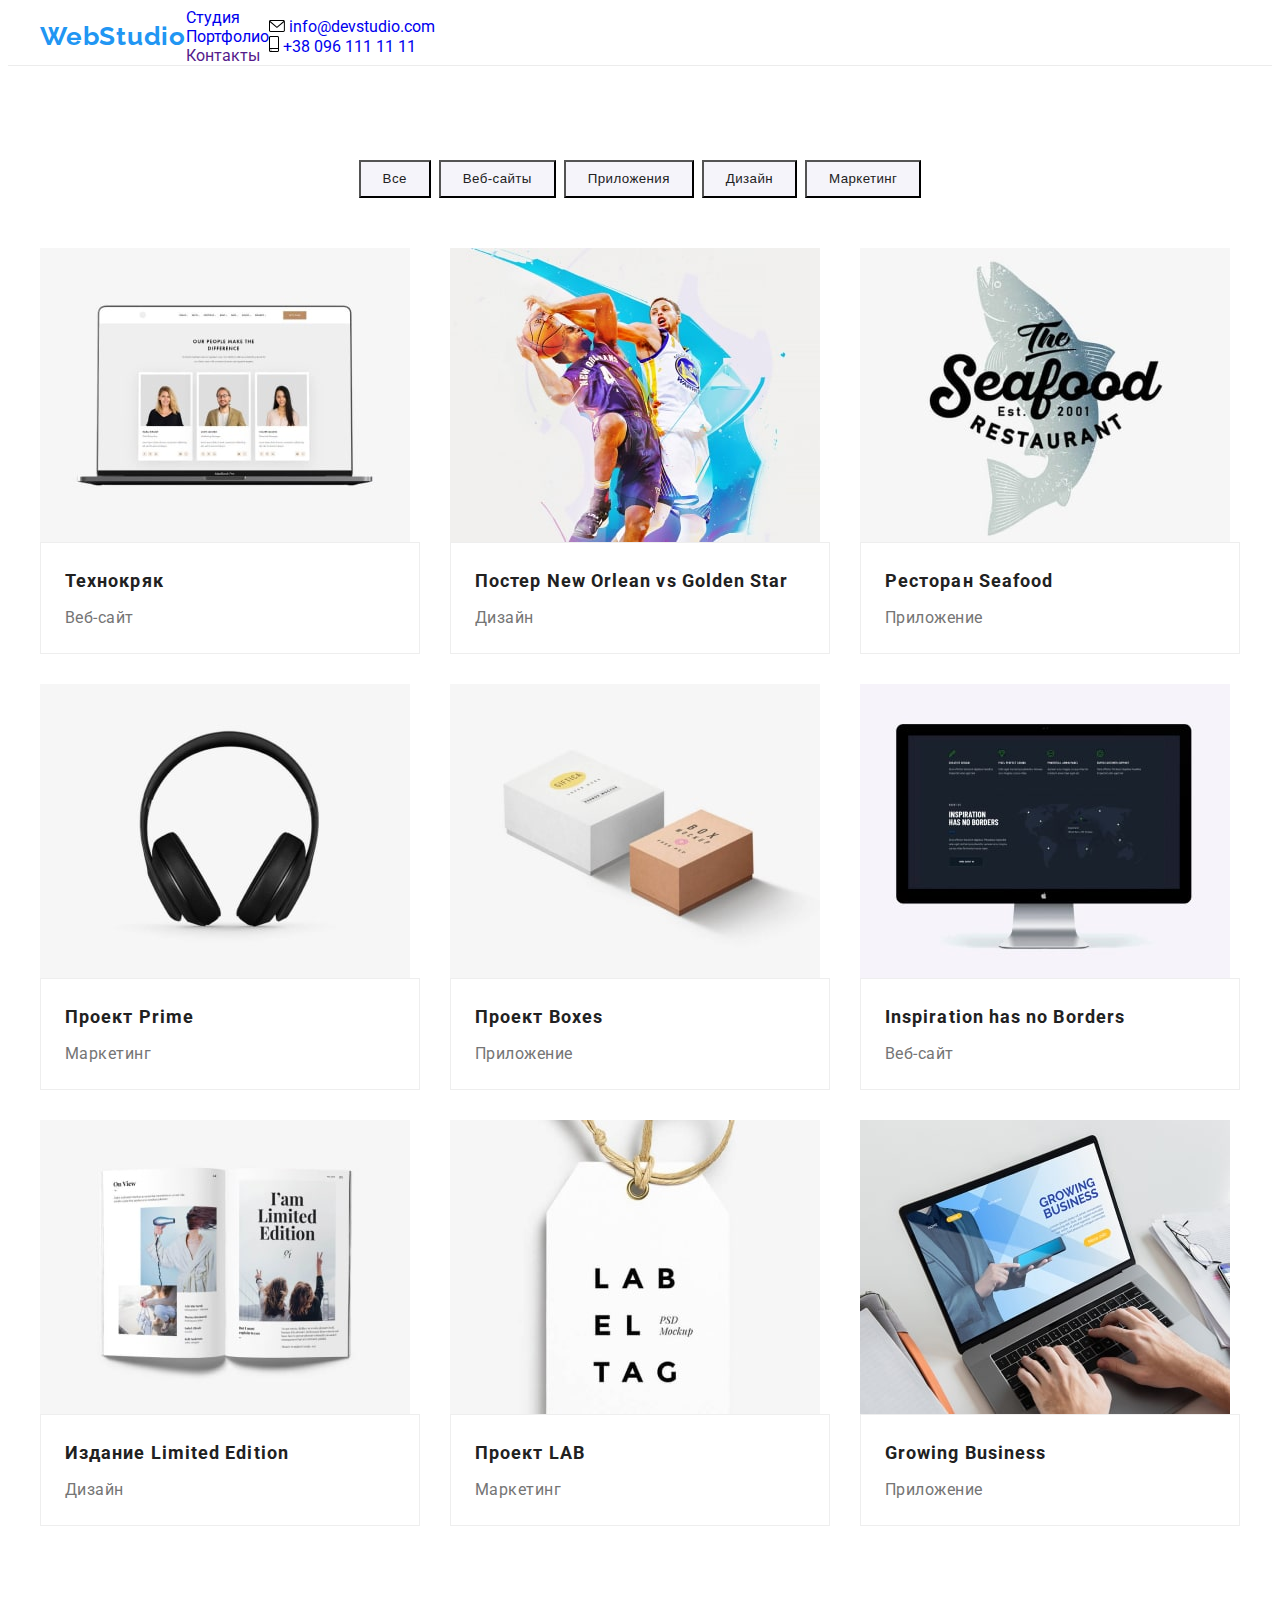
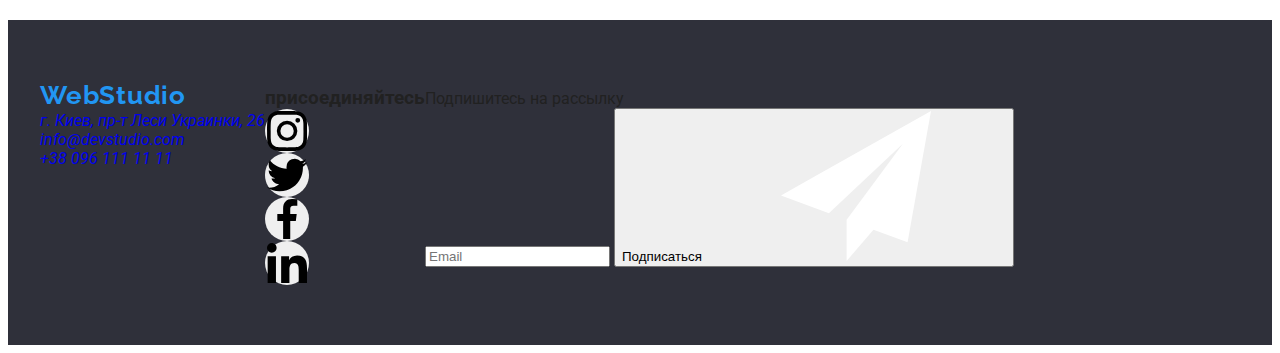
==== portfolio.html @ d38ea4a0 "sass + index bem" ====
<!DOCTYPE html>
<html lang="ru">
  <head>
    <meta charset="UTF-8" />
    <meta http-equiv="X-UA-Compatible" content="IE=edge" />
    <meta name="viewport" content="width=, initial-scale=1.0" />
    <title>Портфолио</title>
    <link rel="preconnect" href="https://fonts.googleapis.com" />
    <link rel="preconnect" href="https://fonts.gstatic.com" crossorigin />
    <link
      href="https://fonts.googleapis.com/css2?family=Raleway:wght@700&family=Roboto:wght@400;500;700;900&display=swap"
      rel="stylesheet"
    />
    <link
      rel="stylesheet"
      href="https://cdnjs.cloudflare.com/ajax/libs/modern-normalize/1.1.0/modern-normalize.min.css"
      integrity="sha512-wpPYUAdjBVSE4KJnH1VR1HeZfpl1ub8YT/NKx4PuQ5NmX2tKuGu6U/JRp5y+Y8XG2tV+wKQpNHVUX03MfMFn9Q=="
      crossorigin="anonymous"
      referrerpolicy="no-referrer"
    />
    <link rel="stylesheet" href="./css/main.min.css" />
  </head>
  <body>
    <header class="header">
      <div class="container">
        <a class="header-logo logo" href="./index.html"
          >Web<span class="dark-logo">Studio</span>
        </a>
        <nav class="header-navigation">
          <ul class="header-list list">
            <li class="header-item">
              <a href="./index.html" class="header-link link">Студия</a>
            </li>
            <li class="header-item">
              <a href="./portfolio.html" class="header-link current link">Портфолио</a>
            </li>
            <li class="header-item">
              <a href="" class="header-link link">Контакты</a>
            </li>
          </ul>
        </nav>
        <ul class="header-contact list">
          <li class="header-contact-item">
            <a href="mailto:info@devstudio.com" class="header-contact-link link">
              <svg class="icon-nav" width="16px" height="12px">
                <use href="./images/sprite.svg#icon-envelope"></use>
              </svg>
              info@devstudio.com
            </a>
          </li>
          <li class="header-contact-item">
            <a href="tel:+380961111111" class="header-contact-link link"
              ><svg class="icon-nav" width="10px" height="16px">
                <use href="./images/sprite.svg#icon-smartphone"></use>
              </svg>
              +38 096 111 11 11</a
            >
          </li>
        </ul>
      </div>
    </header>
    <main>
      <section class="portfolio section">
        <div class="container">
          <h2 class="visually-hidden">Портфолио</h2>
          <ul class="portfolio-btn-list list">
            <li class="portfolio-btn-item">
              <button type="button" class="portfolio-btn btn">Все</button>
            </li>
            <li class="portfolio-btn-item">
              <button type="button" class="portfolio-btn btn">Веб-сайты</button>
            </li>
            <li class="portfolio-btn-item">
              <button type="button" class="portfolio-btn btn">Приложения</button>
            </li>
            <li class="portfolio-btn-item">
              <button type="button" class="portfolio-btn btn">Дизайн</button>
            </li>
            <li class="portfolio-btn-item">
              <button type="button" class="portfolio-btn btn">Маркетинг</button>
            </li>
          </ul>
          <ul class="portfolio-list list">
            <li class="portfolio-item">
              <a href="" class="portfolio-link link">
                <div class="portfolio-wrap">
                  <img src="./images/portfolio-1.jpg" alt="Веб-сайт" width="370" height="294" />
                  <div class="portfolio-description">
                    Ресурс предлагает комплексные предложения с разным уровнем функционала и
                    сервисов. Все это позволит посетителю получить исчерпывающие сведения <br />
                    о компании или частном лице.
                  </div>
                </div>
                <div class="container-portfolio-text">
                  <h3 class="portfolio-top-text">Технокряк</h3>
                  <p class="portfolio-text">Веб-сайт</p>
                </div>
              </a>
            </li>
            <li class="portfolio-item">
              <a href="" class="portfolio-link link">
                <div class="portfolio-wrap">
                  <img src="./images/portfolio-2.jpg" alt="Дизайн" width="370" height="294" />
                  <div class="portfolio-description">
                    Ресурс предлагает комплексные предложения с разным уровнем функционала и
                    сервисов. Все это позволит посетителю получить исчерпывающие сведения <br />
                    о компании или частном лице.
                  </div>
                </div>
                <div class="container-portfolio-text">
                  <h3 class="portfolio-top-text">Постер New Orlean vs Golden Star</h3>
                  <p class="portfolio-text">Дизайн</p>
                </div>
              </a>
            </li>
            <li class="portfolio-item">
              <a href="" class="portfolio-link link">
                <div class="portfolio-wrap">
                  <img src="./images/portfolio-3.jpg" alt="Приложение" width="370" height="294" />
                  <div class="portfolio-description">
                    Ресурс предлагает комплексные предложения с разным уровнем функционала и
                    сервисов. Все это позволит посетителю получить исчерпывающие сведения <br />
                    о компании или частном лице.
                  </div>
                </div>
                <div class="container-portfolio-text">
                  <h3 class="portfolio-top-text">Ресторан Seafood</h3>
                  <p class="portfolio-text">Приложение</p>
                </div>
              </a>
            </li>
            <li class="portfolio-item">
              <a href="" class="portfolio-link link">
                <div class="portfolio-wrap">
                  <img src="./images/portfolio-4.jpg" alt="Маркетинг" width="370" height="294" />
                  <div class="portfolio-description">
                    Ресурс предлагает комплексные предложения с разным уровнем функционала и
                    сервисов. Все это позволит посетителю получить исчерпывающие сведения <br />
                    о компании или частном лице.
                  </div>
                </div>
                <div class="container-portfolio-text">
                  <h3 class="portfolio-top-text">Проект Prime</h3>
                  <p class="portfolio-text">Маркетинг</p>
                </div>
              </a>
            </li>
            <li class="portfolio-item">
              <a href="" class="portfolio-link link">
                <div class="portfolio-wrap">
                  <img src="./images/portfolio-5.jpg" alt="Приложение" width="370" height="294" />
                  <div class="portfolio-description">
                    Ресурс предлагает комплексные предложения с разным уровнем функционала и
                    сервисов. Все это позволит посетителю получить исчерпывающие сведения <br />
                    о компании или частном лице.
                  </div>
                </div>
                <div class="container-portfolio-text">
                  <h3 class="portfolio-top-text">Проект Boxes</h3>
                  <p class="portfolio-text">Приложение</p>
                </div>
              </a>
            </li>
            <li class="portfolio-item">
              <a href="" class="portfolio-link link">
                <div class="portfolio-wrap">
                  <img src="./images/portfolio-6.jpg" alt="Веб-сайт" width="370" height="294" />
                  <div class="portfolio-description">
                    Ресурс предлагает комплексные предложения с разным уровнем функционала и
                    сервисов. Все это позволит посетителю получить исчерпывающие сведения <br />
                    о компании или частном лице.
                  </div>
                </div>
                <div class="container-portfolio-text">
                  <h3 class="portfolio-top-text">Inspiration has no Borders</h3>
                  <p class="portfolio-text">Веб-сайт</p>
                </div>
              </a>
            </li>
            <li class="portfolio-item">
              <a href="" class="portfolio-link link">
                <div class="portfolio-wrap">
                  <img src="./images/portfolio-7.jpg" alt="Дизайн" width="370" height="294" />
                  <div class="portfolio-description">
                    Ресурс предлагает комплексные предложения с разным уровнем функционала и
                    сервисов. Все это позволит посетителю получить исчерпывающие сведения <br />
                    о компании или частном лице.
                  </div>
                </div>
                <div class="container-portfolio-text">
                  <h3 class="portfolio-top-text">Издание Limited Edition</h3>
                  <p class="portfolio-text">Дизайн</p>
                </div>
              </a>
            </li>
            <li class="portfolio-item">
              <a href="" class="portfolio-link link">
                <div class="portfolio-wrap">
                  <img src="./images/portfolio-8.jpg" alt="Маркетинг" width="370" height="294" />
                  <div class="portfolio-description">
                    Ресурс предлагает комплексные предложения с разным уровнем функционала и
                    сервисов. Все это позволит посетителю получить исчерпывающие сведения <br />
                    о компании или частном лице.
                  </div>
                </div>
                <div class="container-portfolio-text">
                  <h3 class="portfolio-top-text">Проект LAB</h3>
                  <p class="portfolio-text">Маркетинг</p>
                </div>
              </a>
            </li>
            <li class="portfolio-item">
              <a href="" class="portfolio-link link">
                <div class="portfolio-wrap">
                  <img src="./images/portfolio-9.jpg" alt="Приложение" width="370" height="294" />
                  <div class="portfolio-description">
                    Ресурс предлагает комплексные предложения с разным уровнем функционала и
                    сервисов. Все это позволит посетителю получить исчерпывающие сведения <br />
                    о компании или частном лице.
                  </div>
                </div>
                <div class="container-portfolio-text">
                  <h3 class="portfolio-top-text">Growing Business</h3>
                  <p class="portfolio-text">Приложение</p>
                </div>
              </a>
            </li>
          </ul>
        </div>
      </section>
    </main>
    <footer class="footer">
      <div class="container">
        <div class="footer-contact-container">
          <a href=" /" class="footer-logo logo link">Web<span class="light-logo">Studio</span></a>
          <address class="footer-address">
            <ul class="footer-list list">
              <li class="footer-adress-item">
                <a
                  href="https://goo.gl/maps/TyYvjvDMb3487e6Y6"
                  target="blank"
                  class="footer-adress-link link"
                  >г. Киев, пр-т Леси Украинки, 26</a
                >
              </li>
              <li class="footer-contact-item">
                <a href="mailto:info@devstudio.com" class="footer-link link">info@devstudio.com</a>
              </li>
              <li class="footer-contact-item">
                <a href="tel:+380961111111" class="footer-link link">+38 096 111 11 11</a>
              </li>
            </ul>
          </address>
        </div>
        <div class="join">
          <h3 class="join-title">присоединяйтесь</h3>
          <ul class="join-social-list list">
            <li class="join-social-item">
              <button type="button" class="join-social-button social">
                <svg class="icon-join-social">
                  <use href="./images/sprite.svg#icon-instagram"></use>
                </svg>
              </button>
            </li>
            <li class="join-social-item">
              <button type="button" class="join-social-button social">
                <svg class="icon-join-social">
                  <use href="./images/sprite.svg#icon-twitter"></use>
                </svg>
              </button>
            </li>
            <li class="join-social-item">
              <button type="button" class="join-social-button social">
                <svg class="icon-join-social">
                  <use href="./images/sprite.svg#icon-facebook"></use>
                </svg>
              </button>
            </li>
            <li class="join-social-item">
              <button type="button" class="join-social-button social">
                <svg class="icon-join-social">
                  <use href="./images/sprite.svg#icon-linkedin"></use>
                </svg>
              </button>
            </li>
          </ul>
        </div>
        <div class="subscribe">
          <p>Подпишитесь на рассылку</p>
          <form class="subscribe-form">
            <div class="subscribe-field">
              <input type="email" name="email" placeholder="Email" />
              <button type="submit" class="subscribe-btn btn">
                Подписаться
                <svg class="subscribe-icon">
                  <use href="./images/sprite.svg#icon-icon-send"></use>
                </svg>
              </button>
            </div>
          </form>
        </div>
      </div>
    </footer>
  </body>
</html>
---- css/main.min.css ----
.visually-hidden{position:absolute;white-space:nowrap;width:1px;height:1px;overflow:hidden;border:0;padding:0;clip:rect(0 0 0 0);clip-path:inset(50%);margin:-1px}body{font-family:Roboto, sans-serif;color:#212121}h1,h2,h3,h4,h5,h6,p{margin:0}ul,ol{margin:0;padding-left:0}button{cursor:pointer}img{display:block;max-width:100%}a{text-decoration:none}ul{list-style:none}.container{width:1200px;padding-left:15px;padding-right:15px;margin:0 auto}.section{padding-top:94px;padding-bottom:94px}.title{font-weight:700;font-size:36px;line-height:1.17;text-align:center;letter-spacing:0.03em;margin-bottom:50px}.social{display:flex;align-items:center;justify-content:center;width:44px;height:44px;border-radius:50%;border-color:transparent;padding:0}.button{font-family:inherit;font-weight:700;font-size:16px;border-radius:4px;border-color:transparent;line-height:1.88;letter-spacing:0.06em}.logo{font-family:Raleway, sans-serif;font-weight:700;font-size:26px;line-height:1.19;letter-spacing:0.03em;color:#2196f3}.logo__light{color:#fff}.logo__dark{color:#000}.header{border-bottom:1px solid #ececec}.header__logo{margin-right:92px;padding-top:25px;padding-bottom:25px}.header .container{display:flex;align-items:center}.navigation{display:flex}.navigation__item:not(:last-child){margin-right:50px}.navigation__link{font-weight:500;font-size:14px;line-height:1.14;letter-spacing:0.02em;color:#212121;padding-top:32px;padding-bottom:32px;display:block;transition:color 250ms cubic-bezier(0.4, 0, 0.2, 1)}.navigation__link:hover,.navigation__link:focus{color:#2196f3;fill:currentColor}.navigation__link.navigation__link--active{color:#2196f3;position:relative}.navigation__link.navigation__link--active::after{content:'';position:absolute;width:100%;height:4px;background:#2196f3;bottom:-1px;left:0;border-radius:2px}.contacts__link{display:flex;align-items:center;font-weight:500;font-size:14px;line-height:1.14;letter-spacing:0.02em;color:#757575;transition:color 250ms cubic-bezier(0.4, 0, 0.2, 1)}.contacts__link:hover,.contacts__link:focus{color:#2196f3;fill:currentColor}.contacts{display:flex;margin-left:auto;padding-top:32px;padding-bottom:32px}.contacts__item:not(:last-child){margin-right:50px}.contacts__icon{margin-right:10px;fill:currentColor}.hero{text-align:center;padding-top:200px;padding-bottom:200px;background-color:#2f303a;max-width:1600px;background-image:linear-gradient(rgba(47,48,58,0.4), rgba(47,48,58,0.4)),url(../images/hero-bg.jpg);background-repeat:no-repeat;background-position:center;margin-left:auto;margin-right:auto;background-size:cover}.hero__title{font-weight:900;font-size:44px;line-height:1.36;text-align:center;letter-spacing:0.06em;text-transform:uppercase;color:#fff;margin-bottom:30px}.hero__btn{align-items:center;text-align:center;color:#fff;background-color:#2196f3;padding:10px 32px;transition:background-color 250ms cubic-bezier(0.4, 0, 0.2, 1)}.hero__btn:hover,.hero__btn:focus{background-color:#188ce8}.features{display:flex}.features__item{width:270px}.features__item:not(:last-child){margin-right:30px}.features__title{font-weight:700;font-size:14px;line-height:1.14;letter-spacing:0.03em;text-transform:uppercase;color:#212121;margin-bottom:10px}.features__text{font-size:14px;line-height:1.71;letter-spacing:0.03em;color:#757575}.features__icons-wrap{background-color:#f5f4fa;border-radius:4px;margin-bottom:30px;display:flex;width:270px;height:120px;align-items:center;justify-content:center}.features__icon{width:70px;height:70px}.about{padding-top:0}.about-list{display:flex}.about-list__item{width:370px;position:relative}.about-list__item:not(:last-child){margin-right:30px}.about-list__text{position:absolute;bottom:0;display:flex;justify-content:center;align-items:center;width:370px;height:70px;background:rgba(47,48,58,0.8);font-weight:700;font-size:14px;line-height:1.14;text-align:center;letter-spacing:0.03em;text-transform:uppercase;color:#ffffff}.team{background-color:#f5f4fa}.team-list{display:flex}.team-list__item{width:270px}.team-list__item:not(:last-child){margin-right:30px}.team-description{padding-top:30px;padding-bottom:30px;background-color:#fff;box-shadow:0px 1px 3px rgba(0,0,0,0.12),0px 1px 1px rgba(0,0,0,0.14),0px 2px 1px rgba(0,0,0,0.2);border-radius:0px 0px 4px 4px}.team-description__top-text{font-weight:500;font-size:16px;line-height:1.19;text-align:center;letter-spacing:0.03em;color:#212121;margin-bottom:10px}.team-description__text{font-size:16px;line-height:1.19;text-align:center;letter-spacing:0.03em;color:#757575;margin-bottom:16px}.team-social__list{display:flex;justify-content:center}.team-social__item:not(:last-child){margin-right:10px}.team-social__button{background-color:#fff;fill:#afb1b8;transition:background-color 250ms cubic-bezier(0.4, 0, 0.2, 1),fill 250ms cubic-bezier(0.4, 0, 0.2, 1)}.team-social__button:hover,.team-social__button:focus{background-color:#2196f3;fill:#fff}.team-social__icon{width:20px;height:20px}.clients-list{display:flex;justify-content:center}.clients-list__item{width:170px;height:92px}.clients-list__item:not(:last-child){margin-right:30px}.clients-list__link{width:100%;height:100%;border:1px solid #afb1b8;border-radius:4px;display:flex;justify-content:center;align-items:center;fill:#afb1b8;transition:border-color 250ms cubic-bezier(0.4, 0, 0.2, 1),fill 250ms cubic-bezier(0.4, 0, 0.2, 1)}.clients-list__link:hover,.clients-list__link:focus{border-color:#2196f3;fill:#2196f3}.clients-list__icon{width:106px;height:60px}.footer{background-color:#2f303a;padding-top:60px;padding-bottom:60px}.footer .container{display:flex;align-items:baseline}.footer__contacts{margin-right:70px;flex-grow:1}.footer__logo{display:flex;margin-bottom:20px;padding:0;margin-right:0}.footer-address__item{margin-bottom:6px}.footer-address__link{font-style:normal;font-size:14px;line-height:1.71;letter-spacing:0.03em;color:#fff;transition:color 250ms cubic-bezier(0.4, 0, 0.2, 1)}.footer-address__link:hover,.footer-address__link:focus{color:#2196f3}.footer-address__contact-item:not(:last-child){margin-bottom:9px}.footer-address__contact-link{font-style:normal;font-size:14px;line-height:1.71;letter-spacing:0.03em;color:#fff;opacity:60%;transition:color 250ms cubic-bezier(0.4, 0, 0.2, 1)}.footer-address__contact-link:hover,.footer-address__contact-link:focus{color:#2196f3}.footer__join{display:block;margin-right:93px}.join__title{font-weight:700;font-size:14px;line-height:1, 14;letter-spacing:0.03em;text-transform:uppercase;color:#fff;margin-bottom:20px}.join__list{display:flex}.join__item:not(:last-child){margin-right:10px}.join__button{background-color:rgba(255,255,255,0.1);fill:#fff;transition:background-color 250ms cubic-bezier(0.4, 0, 0.2, 1)}.join__button:hover,.join__button:focus{background-color:#2196f3}.join__icon{width:20px;height:20px}.subscribe__text{font-weight:700;font-size:14px;line-height:1.14;letter-spacing:0.03em;text-transform:uppercase;color:#fff;margin-bottom:20px}.subscribe-form__field{display:flex}.subscribe-form__input{width:358px;height:50px;background-color:#2f303a;border:1px solid rgba(255,255,255,0.3);border-radius:4px;filter:drop-shadow(0px 4px 4px rgba(0,0,0,0.15));padding-left:16px;color:#fff;margin-right:12px;transition:border-color 250ms cubic-bezier(0.4, 0, 0.2, 1)}.subscribe-form__input:focus{border-color:#2196f3;outline:none}.subscribe-form__btn{width:200px;height:50px;color:#fff;background-color:#2196f3;box-shadow:0px 4px 4px rgba(0,0,0,0.15);transition:background-color 250ms cubic-bezier(0.4, 0, 0.2, 1);display:flex;align-items:center;justify-content:center}.subscribe-form__btn:hover,.subscribe-form__btn:focus{background-color:#188ce8}.subscribe-form__icon{height:24px;width:24px;margin-left:10px}.backdrop{position:fixed;top:0;left:0;width:100%;height:100%;background-color:rgba(0,0,0,0.2);opacity:1;transition:opacity 300ms cubic-bezier(0.4, 0, 0.2, 1)}.is-hidden{opacity:0;pointer-events:none}.modal{position:absolute;top:50%;left:50%;transform:translate(-50%, -50%) scale(1);transition:transform 300ms cubic-bezier(0.4, 0, 0.2, 1);min-width:528px;min-height:581px;background:#fff;box-shadow:0px 1px 3px rgba(0,0,0,0.12),0px 1px 1px rgba(0,0,0,0.14),0px 2px 1px rgba(0,0,0,0.2);border-radius:4px;padding:40px}.backdrop.is-hidden .modal{transform:translate(-50%, -50%) scale(1.3)}.modal-close-btn{position:absolute;top:8px;right:10px;width:30px;height:30px;border-radius:50%;border:1px solid rgba(0,0,0,0.1);background-color:transparent;display:flex;justify-content:center;align-items:center;transition:fill 250ms cubic-bezier(0.4, 0, 0.2, 1)}.modal-close-btn:hover,.modal-close-btn:focus{fill:#2196f3}.icon-modal-close{width:18px;height:18px}.modal-title{font-weight:700;font-size:20px;line-height:1.15;text-align:center;letter-spacing:0.03em;color:#212121;margin-bottom:12px}.modal-field{margin-bottom:10px}.modal-input-wrap{position:relative}.modal-input{width:100%;height:40px;border:1px solid rgba(33,33,33,0.2);border-radius:4px;padding-left:42px;outline:none;transition:border-color 250ms cubic-bezier(0.4, 0, 0.2, 1)}.modal-input:focus{border-color:#2196f3}.modal-label{font-size:12px;line-height:1.16;letter-spacing:0.01em;color:#757575;display:block;margin-bottom:4px}.modal-icon{position:absolute;top:50%;transform:translateY(-50%);left:12px;transition:fill 250ms cubic-bezier(0.4, 0, 0.2, 1)}.modal-input:focus+.modal-icon{fill:#2196f3}.modal-textarea{margin-bottom:20px;display:block}.modal-comments{height:120px;width:100%;border:1px solid rgba(33,33,33,0.2);border-radius:4px;resize:none;padding:12px 16px;outline:none;transition:border-color 250ms cubic-bezier(0.4, 0, 0.2, 1)}.modal-comments::placeholder{font-size:12px;line-height:1.16;letter-spacing:0.01em;color:rgba(117,117,117,0.5)}.modal-comments::placeholder:focus{border-color:#2196f3}.modal-checkbox-wrap{margin-bottom:30px}.check-label{font-size:14px;line-height:1.71;letter-spacing:0.03em;color:#757575;display:flex;align-items:center;justify-content:center}.check-label span{width:16px;height:15px;border:2px solid #212121;border-radius:2px;margin-right:8px;display:flex;align-items:center;justify-content:center;transition:background-color 250ms cubic-bezier(0.4, 0, 0.2, 1)}.check-icon{fill:transparent}.input-check:checked+.check-label span{background-color:#2196f3;border:none}.input-check:checked+.check-label .check-icon{fill:#fff}.modal-send-btn{width:200px;height:50px;background:#2196f3;box-shadow:0px 4px 4px rgba(0,0,0,0.15);border-radius:4px;border-color:transparent;color:#fff;transition:background-color 250ms cubic-bezier(0.4, 0, 0.2, 1);display:block;margin-left:auto;margin-right:auto}.modal-send-btn:hover,.modal-send-btn:focus{background-color:#188ce8}.portfolio-btn{font-weight:500;line-height:1.62;text-align:center;letter-spacing:0.03em;color:#212121;background-color:#f5f4fa;padding:6px 22px;transition:background-color 250ms cubic-bezier(0.4, 0, 0.2, 1),color 250ms cubic-bezier(0.4, 0, 0.2, 1),box-shadow 250ms cubic-bezier(0.4, 0, 0.2, 1)}.portfolio-btn:hover,.portfolio-btn:focus{color:#fff;background-color:#2196f3;box-shadow:0px 3px 1px rgba(0,0,0,0.1),0px 1px 2px rgba(0,0,0,0.08),0px 2px 2px rgba(0,0,0,0.12)}.portfolio-btn-list{display:flex;justify-content:center;margin-bottom:50px}.portfolio-btn-item:not(:last-child){margin-right:8px}.container-portfolio-text{border:1px solid #eeeeee;padding:20px 24px}.portfolio-top-text{font-weight:700;font-size:18px;line-height:2;letter-spacing:0.06em;color:#212121;margin-bottom:4px}.portfolio-text{font-size:16px;line-height:1.88;letter-spacing:0.03em;color:#757575}.portfolio-list{display:flex;flex-wrap:wrap}.portfolio-item{width:calc((100% - 60px) / 3);margin-right:30px;margin-bottom:30px;cursor:pointer}.portfolio-item:nth-child(3n){margin-right:0}.portfolio-item:nth-last-child(-n+3){margin-bottom:0}.portfolio-link{display:block;transition:box-shadow 250ms cubic-bezier(0.4, 0, 0.2, 1)}.portfolio-link:hover,.portfolio-link:focus{box-shadow:0px 1px 1px rgba(0,0,0,0.12),0px 4px 4px rgba(0,0,0,0.06),1px 4px 6px rgba(0,0,0,0.16)}.portfolio-wrap{position:relative;overflow:hidden}.portfolio-description{position:absolute;transform:translateY(0);transition:transform 250ms cubic-bezier(0.4, 0, 0.2, 1);width:100%;height:100%;font-size:18px;line-height:1.55;letter-spacing:0.03em;color:#fff;background:rgba(33,150,243,0.9);padding:63px 24px}.portfolio-link:hover .portfolio-description,.portfolio-link:focus .portfolio-description{transform:translateY(-100%)}
/*# sourceMappingURL=main.min.css.map */
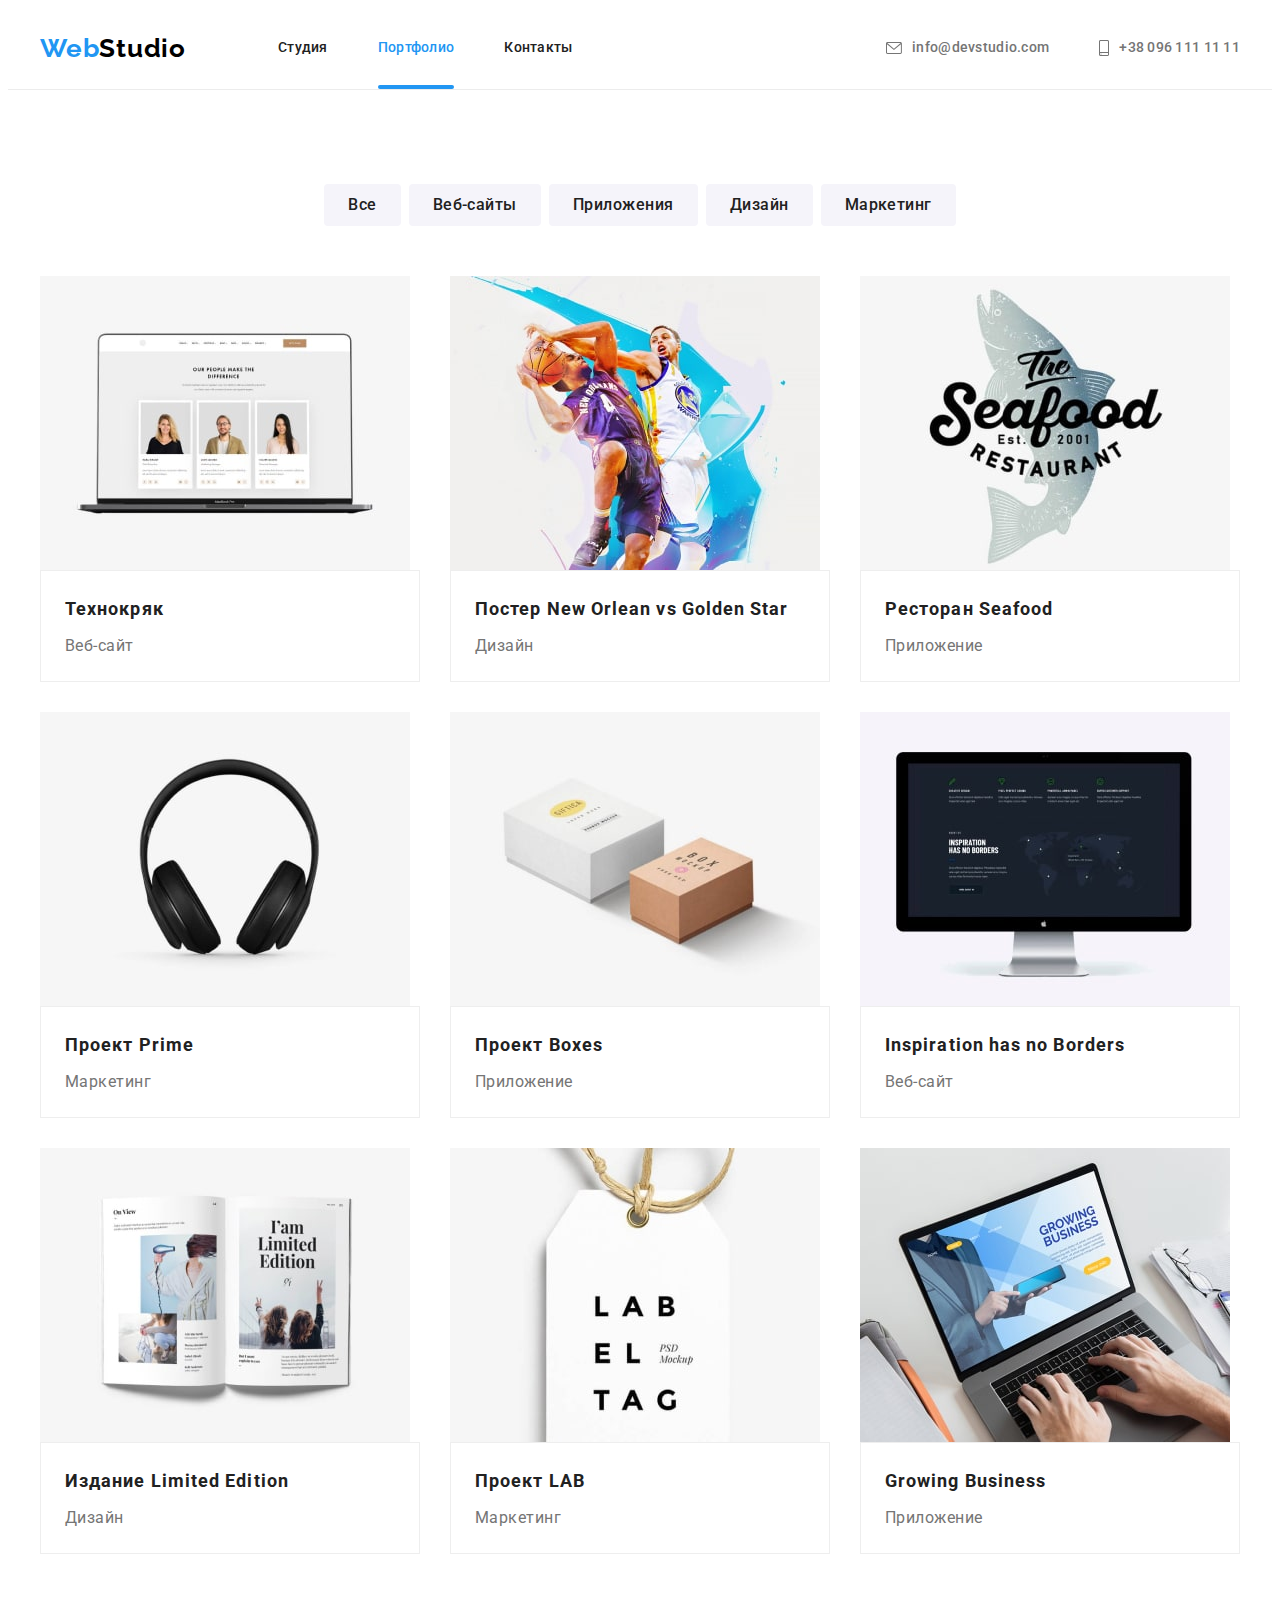
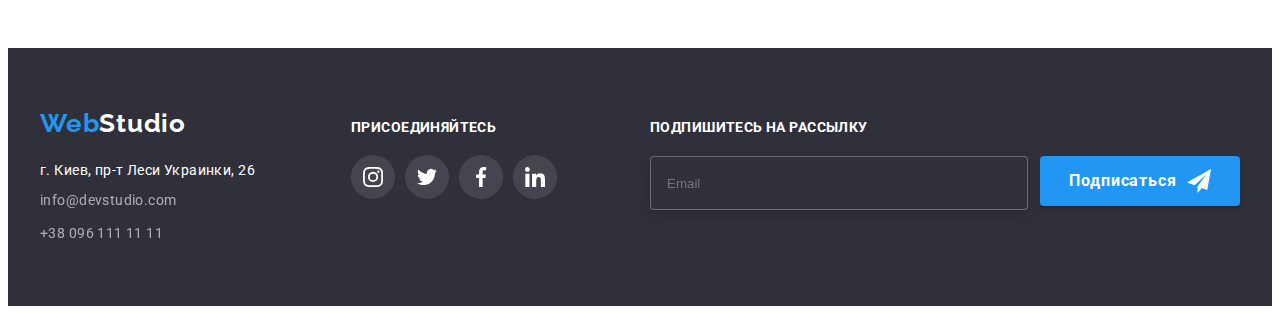
==== commit 689b753e: "added portfolio & modal bem" ====
--- a/portfolio.html
+++ b/portfolio.html
@@ -23,34 +23,36 @@
   <body>
     <header class="header">
       <div class="container">
-        <a class="header-logo logo" href="./index.html"
-          >Web<span class="dark-logo">Studio</span>
+        <a class="logo header__logo" href="./index.html"
+          >Web<span class="logo__dark">Studio</span>
         </a>
-        <nav class="header-navigation">
-          <ul class="header-list list">
-            <li class="header-item">
-              <a href="./index.html" class="header-link link">Студия</a>
-            </li>
-            <li class="header-item">
-              <a href="./portfolio.html" class="header-link current link">Портфолио</a>
-            </li>
-            <li class="header-item">
-              <a href="" class="header-link link">Контакты</a>
+        <nav class="navigation">
+          <ul class="navigation__list">
+            <li class="navigation__item">
+              <a href="./index.html" class="navigation__link">Студия</a>
+            </li>
+            <li class="navigation__item">
+              <a href="./portfolio.html" class="navigation__link navigation__link--active"
+                >Портфолио</a
+              >
+            </li>
+            <li class="navigation__item">
+              <a href="" class="navigation__link">Контакты</a>
             </li>
           </ul>
         </nav>
-        <ul class="header-contact list">
-          <li class="header-contact-item">
-            <a href="mailto:info@devstudio.com" class="header-contact-link link">
-              <svg class="icon-nav" width="16px" height="12px">
+        <ul class="contacts">
+          <li class="contacts__item">
+            <a href="mailto:info@devstudio.com" class="contacts__link">
+              <svg class="contacts__icon" width="16px" height="12px">
                 <use href="./images/sprite.svg#icon-envelope"></use>
               </svg>
               info@devstudio.com
             </a>
           </li>
-          <li class="header-contact-item">
-            <a href="tel:+380961111111" class="header-contact-link link"
-              ><svg class="icon-nav" width="10px" height="16px">
+          <li class="contacts__item">
+            <a href="tel:+380961111111" class="contacts__link"
+              ><svg class="contacts__icon" width="10px" height="16px">
                 <use href="./images/sprite.svg#icon-smartphone"></use>
               </svg>
               +38 096 111 11 11</a
@@ -62,166 +64,166 @@
     <main>
       <section class="portfolio section">
         <div class="container">
-          <h2 class="visually-hidden">Портфолио</h2>
-          <ul class="portfolio-btn-list list">
-            <li class="portfolio-btn-item">
-              <button type="button" class="portfolio-btn btn">Все</button>
-            </li>
-            <li class="portfolio-btn-item">
-              <button type="button" class="portfolio-btn btn">Веб-сайты</button>
-            </li>
-            <li class="portfolio-btn-item">
-              <button type="button" class="portfolio-btn btn">Приложения</button>
-            </li>
-            <li class="portfolio-btn-item">
-              <button type="button" class="portfolio-btn btn">Дизайн</button>
-            </li>
-            <li class="portfolio-btn-item">
-              <button type="button" class="portfolio-btn btn">Маркетинг</button>
+          <h2 class="portfolio__title visually-hidden">Портфолио</h2>
+          <ul class="portfolio-buttons portfolio-buttons__list">
+            <li class="portfolio-buttons__item">
+              <button type="button" class="portfolio-buttons__btn button">Все</button>
+            </li>
+            <li class="portfolio-buttons__item">
+              <button type="button" class="portfolio-buttons__btn button">Веб-сайты</button>
+            </li>
+            <li class="portfolio-buttons__item">
+              <button type="button" class="portfolio-buttons__btn button">Приложения</button>
+            </li>
+            <li class="portfolio-buttons__item">
+              <button type="button" class="portfolio-buttons__btn button">Дизайн</button>
+            </li>
+            <li class="portfolio-buttons__item">
+              <button type="button" class="portfolio-buttons__btn button">Маркетинг</button>
             </li>
           </ul>
-          <ul class="portfolio-list list">
-            <li class="portfolio-item">
-              <a href="" class="portfolio-link link">
-                <div class="portfolio-wrap">
+          <ul class="portfolio-cards">
+            <li class="portfolio-cards__item">
+              <a href="" class="portfolio-cards__link">
+                <div class="portfolio-cards__img-wrap">
                   <img src="./images/portfolio-1.jpg" alt="Веб-сайт" width="370" height="294" />
-                  <div class="portfolio-description">
-                    Ресурс предлагает комплексные предложения с разным уровнем функционала и
-                    сервисов. Все это позволит посетителю получить исчерпывающие сведения <br />
-                    о компании или частном лице.
-                  </div>
-                </div>
-                <div class="container-portfolio-text">
-                  <h3 class="portfolio-top-text">Технокряк</h3>
-                  <p class="portfolio-text">Веб-сайт</p>
-                </div>
-              </a>
-            </li>
-            <li class="portfolio-item">
-              <a href="" class="portfolio-link link">
-                <div class="portfolio-wrap">
+                  <div class="portfolio-cards__description">
+                    Ресурс предлагает комплексные предложения с разным уровнем функционала и
+                    сервисов. Все это позволит посетителю получить исчерпывающие сведения <br />
+                    о компании или частном лице.
+                  </div>
+                </div>
+                <div class="portfolio-cards__text">
+                  <h3 class="portfolio-cards__top-text">Технокряк</h3>
+                  <p class="portfolio-cards__bottom-text">Веб-сайт</p>
+                </div>
+              </a>
+            </li>
+            <li class="portfolio-cards__item">
+              <a href="" class="portfolio-cards__link">
+                <div class="portfolio-cards__img-wrap">
                   <img src="./images/portfolio-2.jpg" alt="Дизайн" width="370" height="294" />
-                  <div class="portfolio-description">
-                    Ресурс предлагает комплексные предложения с разным уровнем функционала и
-                    сервисов. Все это позволит посетителю получить исчерпывающие сведения <br />
-                    о компании или частном лице.
-                  </div>
-                </div>
-                <div class="container-portfolio-text">
-                  <h3 class="portfolio-top-text">Постер New Orlean vs Golden Star</h3>
-                  <p class="portfolio-text">Дизайн</p>
-                </div>
-              </a>
-            </li>
-            <li class="portfolio-item">
-              <a href="" class="portfolio-link link">
-                <div class="portfolio-wrap">
+                  <div class="portfolio-cards__description">
+                    Ресурс предлагает комплексные предложения с разным уровнем функционала и
+                    сервисов. Все это позволит посетителю получить исчерпывающие сведения <br />
+                    о компании или частном лице.
+                  </div>
+                </div>
+                <div class="portfolio-cards__text">
+                  <h3 class="portfolio-cards__top-text">Постер New Orlean vs Golden Star</h3>
+                  <p class="portfolio-cards__bottom-text">Дизайн</p>
+                </div>
+              </a>
+            </li>
+            <li class="portfolio-cards__item">
+              <a href="" class="portfolio-cards__link">
+                <div class="portfolio-cards__img-wrap">
                   <img src="./images/portfolio-3.jpg" alt="Приложение" width="370" height="294" />
-                  <div class="portfolio-description">
-                    Ресурс предлагает комплексные предложения с разным уровнем функционала и
-                    сервисов. Все это позволит посетителю получить исчерпывающие сведения <br />
-                    о компании или частном лице.
-                  </div>
-                </div>
-                <div class="container-portfolio-text">
-                  <h3 class="portfolio-top-text">Ресторан Seafood</h3>
-                  <p class="portfolio-text">Приложение</p>
-                </div>
-              </a>
-            </li>
-            <li class="portfolio-item">
-              <a href="" class="portfolio-link link">
-                <div class="portfolio-wrap">
+                  <div class="portfolio-cards__description">
+                    Ресурс предлагает комплексные предложения с разным уровнем функционала и
+                    сервисов. Все это позволит посетителю получить исчерпывающие сведения <br />
+                    о компании или частном лице.
+                  </div>
+                </div>
+                <div class="portfolio-cards__text">
+                  <h3 class="portfolio-cards__top-text">Ресторан Seafood</h3>
+                  <p class="portfolio-cards__bottom-text">Приложение</p>
+                </div>
+              </a>
+            </li>
+            <li class="portfolio-cards__item">
+              <a href="" class="portfolio-cards__link">
+                <div class="portfolio-cards__img-wrap">
                   <img src="./images/portfolio-4.jpg" alt="Маркетинг" width="370" height="294" />
-                  <div class="portfolio-description">
-                    Ресурс предлагает комплексные предложения с разным уровнем функционала и
-                    сервисов. Все это позволит посетителю получить исчерпывающие сведения <br />
-                    о компании или частном лице.
-                  </div>
-                </div>
-                <div class="container-portfolio-text">
-                  <h3 class="portfolio-top-text">Проект Prime</h3>
-                  <p class="portfolio-text">Маркетинг</p>
-                </div>
-              </a>
-            </li>
-            <li class="portfolio-item">
-              <a href="" class="portfolio-link link">
-                <div class="portfolio-wrap">
+                  <div class="portfolio-cards__description">
+                    Ресурс предлагает комплексные предложения с разным уровнем функционала и
+                    сервисов. Все это позволит посетителю получить исчерпывающие сведения <br />
+                    о компании или частном лице.
+                  </div>
+                </div>
+                <div class="portfolio-cards__text">
+                  <h3 class="portfolio-cards__top-text">Проект Prime</h3>
+                  <p class="portfolio-cards__bottom-text">Маркетинг</p>
+                </div>
+              </a>
+            </li>
+            <li class="portfolio-cards__item">
+              <a href="" class="portfolio-cards__link">
+                <div class="portfolio-cards__img-wrap">
                   <img src="./images/portfolio-5.jpg" alt="Приложение" width="370" height="294" />
-                  <div class="portfolio-description">
-                    Ресурс предлагает комплексные предложения с разным уровнем функционала и
-                    сервисов. Все это позволит посетителю получить исчерпывающие сведения <br />
-                    о компании или частном лице.
-                  </div>
-                </div>
-                <div class="container-portfolio-text">
-                  <h3 class="portfolio-top-text">Проект Boxes</h3>
-                  <p class="portfolio-text">Приложение</p>
-                </div>
-              </a>
-            </li>
-            <li class="portfolio-item">
-              <a href="" class="portfolio-link link">
-                <div class="portfolio-wrap">
+                  <div class="portfolio-cards__description">
+                    Ресурс предлагает комплексные предложения с разным уровнем функционала и
+                    сервисов. Все это позволит посетителю получить исчерпывающие сведения <br />
+                    о компании или частном лице.
+                  </div>
+                </div>
+                <div class="portfolio-cards__text">
+                  <h3 class="portfolio-cards__top-text">Проект Boxes</h3>
+                  <p class="portfolio-cards__bottom-text">Приложение</p>
+                </div>
+              </a>
+            </li>
+            <li class="portfolio-cards__item">
+              <a href="" class="portfolio-cards__link">
+                <div class="portfolio-cards__img-wrap">
                   <img src="./images/portfolio-6.jpg" alt="Веб-сайт" width="370" height="294" />
-                  <div class="portfolio-description">
-                    Ресурс предлагает комплексные предложения с разным уровнем функционала и
-                    сервисов. Все это позволит посетителю получить исчерпывающие сведения <br />
-                    о компании или частном лице.
-                  </div>
-                </div>
-                <div class="container-portfolio-text">
-                  <h3 class="portfolio-top-text">Inspiration has no Borders</h3>
-                  <p class="portfolio-text">Веб-сайт</p>
-                </div>
-              </a>
-            </li>
-            <li class="portfolio-item">
-              <a href="" class="portfolio-link link">
-                <div class="portfolio-wrap">
+                  <div class="portfolio-cards__description">
+                    Ресурс предлагает комплексные предложения с разным уровнем функционала и
+                    сервисов. Все это позволит посетителю получить исчерпывающие сведения <br />
+                    о компании или частном лице.
+                  </div>
+                </div>
+                <div class="portfolio-cards__text">
+                  <h3 class="portfolio-cards__top-text">Inspiration has no Borders</h3>
+                  <p class="portfolio-cards__bottom-text">Веб-сайт</p>
+                </div>
+              </a>
+            </li>
+            <li class="portfolio-cards__item">
+              <a href="" class="portfolio-cards__link">
+                <div class="portfolio-cards__img-wrap">
                   <img src="./images/portfolio-7.jpg" alt="Дизайн" width="370" height="294" />
-                  <div class="portfolio-description">
-                    Ресурс предлагает комплексные предложения с разным уровнем функционала и
-                    сервисов. Все это позволит посетителю получить исчерпывающие сведения <br />
-                    о компании или частном лице.
-                  </div>
-                </div>
-                <div class="container-portfolio-text">
-                  <h3 class="portfolio-top-text">Издание Limited Edition</h3>
-                  <p class="portfolio-text">Дизайн</p>
-                </div>
-              </a>
-            </li>
-            <li class="portfolio-item">
-              <a href="" class="portfolio-link link">
-                <div class="portfolio-wrap">
+                  <div class="portfolio-cards__description">
+                    Ресурс предлагает комплексные предложения с разным уровнем функционала и
+                    сервисов. Все это позволит посетителю получить исчерпывающие сведения <br />
+                    о компании или частном лице.
+                  </div>
+                </div>
+                <div class="portfolio-cards__text">
+                  <h3 class="portfolio-cards__top-text">Издание Limited Edition</h3>
+                  <p class="portfolio-cards__bottom-text">Дизайн</p>
+                </div>
+              </a>
+            </li>
+            <li class="portfolio-cards__item">
+              <a href="" class="portfolio-cards__link">
+                <div class="portfolio-cards__img-wrap">
                   <img src="./images/portfolio-8.jpg" alt="Маркетинг" width="370" height="294" />
-                  <div class="portfolio-description">
-                    Ресурс предлагает комплексные предложения с разным уровнем функционала и
-                    сервисов. Все это позволит посетителю получить исчерпывающие сведения <br />
-                    о компании или частном лице.
-                  </div>
-                </div>
-                <div class="container-portfolio-text">
-                  <h3 class="portfolio-top-text">Проект LAB</h3>
-                  <p class="portfolio-text">Маркетинг</p>
-                </div>
-              </a>
-            </li>
-            <li class="portfolio-item">
-              <a href="" class="portfolio-link link">
-                <div class="portfolio-wrap">
+                  <div class="portfolio-cards__description">
+                    Ресурс предлагает комплексные предложения с разным уровнем функционала и
+                    сервисов. Все это позволит посетителю получить исчерпывающие сведения <br />
+                    о компании или частном лице.
+                  </div>
+                </div>
+                <div class="portfolio-cards__text">
+                  <h3 class="portfolio-cards__top-text">Проект LAB</h3>
+                  <p class="portfolio-cards__bottom-text">Маркетинг</p>
+                </div>
+              </a>
+            </li>
+            <li class="portfolio-cards__item">
+              <a href="" class="portfolio-cards__link">
+                <div class="portfolio-cards__img-wrap">
                   <img src="./images/portfolio-9.jpg" alt="Приложение" width="370" height="294" />
-                  <div class="portfolio-description">
-                    Ресурс предлагает комплексные предложения с разным уровнем функционала и
-                    сервисов. Все это позволит посетителю получить исчерпывающие сведения <br />
-                    о компании или частном лице.
-                  </div>
-                </div>
-                <div class="container-portfolio-text">
-                  <h3 class="portfolio-top-text">Growing Business</h3>
-                  <p class="portfolio-text">Приложение</p>
+                  <div class="portfolio-cards__description">
+                    Ресурс предлагает комплексные предложения с разным уровнем функционала и
+                    сервисов. Все это позволит посетителю получить исчерпывающие сведения <br />
+                    о компании или частном лице.
+                  </div>
+                </div>
+                <div class="portfolio-cards__text">
+                  <h3 class="portfolio-cards__top-text">Growing Business</h3>
+                  <p class="portfolio-cards__bottom-text">Приложение</p>
                 </div>
               </a>
             </li>
@@ -231,54 +233,58 @@
     </main>
     <footer class="footer">
       <div class="container">
-        <div class="footer-contact-container">
-          <a href=" /" class="footer-logo logo link">Web<span class="light-logo">Studio</span></a>
+        <div class="footer__contacts">
+          <a href=" /" class="footer__logo logo">Web<span class="logo__light">Studio</span></a>
           <address class="footer-address">
-            <ul class="footer-list list">
-              <li class="footer-adress-item">
+            <ul class="footer-address__list">
+              <li class="footer-address__item">
                 <a
                   href="https://goo.gl/maps/TyYvjvDMb3487e6Y6"
                   target="blank"
-                  class="footer-adress-link link"
+                  class="footer-address__link"
                   >г. Киев, пр-т Леси Украинки, 26</a
                 >
               </li>
-              <li class="footer-contact-item">
-                <a href="mailto:info@devstudio.com" class="footer-link link">info@devstudio.com</a>
+              <li class="footer-address__contact-item">
+                <a href="mailto:info@devstudio.com" class="footer-address__contact-link"
+                  >info@devstudio.com</a
+                >
               </li>
-              <li class="footer-contact-item">
-                <a href="tel:+380961111111" class="footer-link link">+38 096 111 11 11</a>
+              <li class="footer-address__contact-item">
+                <a href="tel:+380961111111" class="footer-address__contact-link"
+                  >+38 096 111 11 11</a
+                >
               </li>
             </ul>
           </address>
         </div>
-        <div class="join">
-          <h3 class="join-title">присоединяйтесь</h3>
-          <ul class="join-social-list list">
-            <li class="join-social-item">
-              <button type="button" class="join-social-button social">
-                <svg class="icon-join-social">
+        <div class="join footer__join">
+          <h3 class="join__title">присоединяйтесь</h3>
+          <ul class="join__list">
+            <li class="join__item">
+              <button type="button" class="join__button social">
+                <svg class="join__icon">
                   <use href="./images/sprite.svg#icon-instagram"></use>
                 </svg>
               </button>
             </li>
-            <li class="join-social-item">
-              <button type="button" class="join-social-button social">
-                <svg class="icon-join-social">
+            <li class="join__item">
+              <button type="button" class="join__button social social">
+                <svg class="join__icon">
                   <use href="./images/sprite.svg#icon-twitter"></use>
                 </svg>
               </button>
             </li>
-            <li class="join-social-item">
-              <button type="button" class="join-social-button social">
-                <svg class="icon-join-social">
+            <li class="join__item">
+              <button type="button" class="join__button social social">
+                <svg class="join__icon">
                   <use href="./images/sprite.svg#icon-facebook"></use>
                 </svg>
               </button>
             </li>
-            <li class="join-social-item">
-              <button type="button" class="join-social-button social">
-                <svg class="icon-join-social">
+            <li class="join__item">
+              <button type="button" class="join__button social social">
+                <svg class="join__icon">
                   <use href="./images/sprite.svg#icon-linkedin"></use>
                 </svg>
               </button>
@@ -286,13 +292,13 @@
           </ul>
         </div>
         <div class="subscribe">
-          <p>Подпишитесь на рассылку</p>
+          <p class="subscribe__text">Подпишитесь на рассылку</p>
           <form class="subscribe-form">
-            <div class="subscribe-field">
-              <input type="email" name="email" placeholder="Email" />
-              <button type="submit" class="subscribe-btn btn">
+            <div class="subscribe-form__field">
+              <input class="subscribe-form__input" type="email" name="email" placeholder="Email" />
+              <button type="submit" class="subscribe-form__btn button">
                 Подписаться
-                <svg class="subscribe-icon">
+                <svg class="subscribe-form__icon">
                   <use href="./images/sprite.svg#icon-icon-send"></use>
                 </svg>
               </button>
--- a/css/main.min.css
+++ b/css/main.min.css
@@ -1,2 +1,2 @@
-.visually-hidden{position:absolute;white-space:nowrap;width:1px;height:1px;overflow:hidden;border:0;padding:0;clip:rect(0 0 0 0);clip-path:inset(50%);margin:-1px}body{font-family:Roboto, sans-serif;color:#212121}h1,h2,h3,h4,h5,h6,p{margin:0}ul,ol{margin:0;padding-left:0}button{cursor:pointer}img{display:block;max-width:100%}a{text-decoration:none}ul{list-style:none}.container{width:1200px;padding-left:15px;padding-right:15px;margin:0 auto}.section{padding-top:94px;padding-bottom:94px}.title{font-weight:700;font-size:36px;line-height:1.17;text-align:center;letter-spacing:0.03em;margin-bottom:50px}.social{display:flex;align-items:center;justify-content:center;width:44px;height:44px;border-radius:50%;border-color:transparent;padding:0}.button{font-family:inherit;font-weight:700;font-size:16px;border-radius:4px;border-color:transparent;line-height:1.88;letter-spacing:0.06em}.logo{font-family:Raleway, sans-serif;font-weight:700;font-size:26px;line-height:1.19;letter-spacing:0.03em;color:#2196f3}.logo__light{color:#fff}.logo__dark{color:#000}.header{border-bottom:1px solid #ececec}.header__logo{margin-right:92px;padding-top:25px;padding-bottom:25px}.header .container{display:flex;align-items:center}.navigation{display:flex}.navigation__item:not(:last-child){margin-right:50px}.navigation__link{font-weight:500;font-size:14px;line-height:1.14;letter-spacing:0.02em;color:#212121;padding-top:32px;padding-bottom:32px;display:block;transition:color 250ms cubic-bezier(0.4, 0, 0.2, 1)}.navigation__link:hover,.navigation__link:focus{color:#2196f3;fill:currentColor}.navigation__link.navigation__link--active{color:#2196f3;position:relative}.navigation__link.navigation__link--active::after{content:'';position:absolute;width:100%;height:4px;background:#2196f3;bottom:-1px;left:0;border-radius:2px}.contacts__link{display:flex;align-items:center;font-weight:500;font-size:14px;line-height:1.14;letter-spacing:0.02em;color:#757575;transition:color 250ms cubic-bezier(0.4, 0, 0.2, 1)}.contacts__link:hover,.contacts__link:focus{color:#2196f3;fill:currentColor}.contacts{display:flex;margin-left:auto;padding-top:32px;padding-bottom:32px}.contacts__item:not(:last-child){margin-right:50px}.contacts__icon{margin-right:10px;fill:currentColor}.hero{text-align:center;padding-top:200px;padding-bottom:200px;background-color:#2f303a;max-width:1600px;background-image:linear-gradient(rgba(47,48,58,0.4), rgba(47,48,58,0.4)),url(../images/hero-bg.jpg);background-repeat:no-repeat;background-position:center;margin-left:auto;margin-right:auto;background-size:cover}.hero__title{font-weight:900;font-size:44px;line-height:1.36;text-align:center;letter-spacing:0.06em;text-transform:uppercase;color:#fff;margin-bottom:30px}.hero__btn{align-items:center;text-align:center;color:#fff;background-color:#2196f3;padding:10px 32px;transition:background-color 250ms cubic-bezier(0.4, 0, 0.2, 1)}.hero__btn:hover,.hero__btn:focus{background-color:#188ce8}.features{display:flex}.features__item{width:270px}.features__item:not(:last-child){margin-right:30px}.features__title{font-weight:700;font-size:14px;line-height:1.14;letter-spacing:0.03em;text-transform:uppercase;color:#212121;margin-bottom:10px}.features__text{font-size:14px;line-height:1.71;letter-spacing:0.03em;color:#757575}.features__icons-wrap{background-color:#f5f4fa;border-radius:4px;margin-bottom:30px;display:flex;width:270px;height:120px;align-items:center;justify-content:center}.features__icon{width:70px;height:70px}.about{padding-top:0}.about-list{display:flex}.about-list__item{width:370px;position:relative}.about-list__item:not(:last-child){margin-right:30px}.about-list__text{position:absolute;bottom:0;display:flex;justify-content:center;align-items:center;width:370px;height:70px;background:rgba(47,48,58,0.8);font-weight:700;font-size:14px;line-height:1.14;text-align:center;letter-spacing:0.03em;text-transform:uppercase;color:#ffffff}.team{background-color:#f5f4fa}.team-list{display:flex}.team-list__item{width:270px}.team-list__item:not(:last-child){margin-right:30px}.team-description{padding-top:30px;padding-bottom:30px;background-color:#fff;box-shadow:0px 1px 3px rgba(0,0,0,0.12),0px 1px 1px rgba(0,0,0,0.14),0px 2px 1px rgba(0,0,0,0.2);border-radius:0px 0px 4px 4px}.team-description__top-text{font-weight:500;font-size:16px;line-height:1.19;text-align:center;letter-spacing:0.03em;color:#212121;margin-bottom:10px}.team-description__text{font-size:16px;line-height:1.19;text-align:center;letter-spacing:0.03em;color:#757575;margin-bottom:16px}.team-social__list{display:flex;justify-content:center}.team-social__item:not(:last-child){margin-right:10px}.team-social__button{background-color:#fff;fill:#afb1b8;transition:background-color 250ms cubic-bezier(0.4, 0, 0.2, 1),fill 250ms cubic-bezier(0.4, 0, 0.2, 1)}.team-social__button:hover,.team-social__button:focus{background-color:#2196f3;fill:#fff}.team-social__icon{width:20px;height:20px}.clients-list{display:flex;justify-content:center}.clients-list__item{width:170px;height:92px}.clients-list__item:not(:last-child){margin-right:30px}.clients-list__link{width:100%;height:100%;border:1px solid #afb1b8;border-radius:4px;display:flex;justify-content:center;align-items:center;fill:#afb1b8;transition:border-color 250ms cubic-bezier(0.4, 0, 0.2, 1),fill 250ms cubic-bezier(0.4, 0, 0.2, 1)}.clients-list__link:hover,.clients-list__link:focus{border-color:#2196f3;fill:#2196f3}.clients-list__icon{width:106px;height:60px}.footer{background-color:#2f303a;padding-top:60px;padding-bottom:60px}.footer .container{display:flex;align-items:baseline}.footer__contacts{margin-right:70px;flex-grow:1}.footer__logo{display:flex;margin-bottom:20px;padding:0;margin-right:0}.footer-address__item{margin-bottom:6px}.footer-address__link{font-style:normal;font-size:14px;line-height:1.71;letter-spacing:0.03em;color:#fff;transition:color 250ms cubic-bezier(0.4, 0, 0.2, 1)}.footer-address__link:hover,.footer-address__link:focus{color:#2196f3}.footer-address__contact-item:not(:last-child){margin-bottom:9px}.footer-address__contact-link{font-style:normal;font-size:14px;line-height:1.71;letter-spacing:0.03em;color:#fff;opacity:60%;transition:color 250ms cubic-bezier(0.4, 0, 0.2, 1)}.footer-address__contact-link:hover,.footer-address__contact-link:focus{color:#2196f3}.footer__join{display:block;margin-right:93px}.join__title{font-weight:700;font-size:14px;line-height:1, 14;letter-spacing:0.03em;text-transform:uppercase;color:#fff;margin-bottom:20px}.join__list{display:flex}.join__item:not(:last-child){margin-right:10px}.join__button{background-color:rgba(255,255,255,0.1);fill:#fff;transition:background-color 250ms cubic-bezier(0.4, 0, 0.2, 1)}.join__button:hover,.join__button:focus{background-color:#2196f3}.join__icon{width:20px;height:20px}.subscribe__text{font-weight:700;font-size:14px;line-height:1.14;letter-spacing:0.03em;text-transform:uppercase;color:#fff;margin-bottom:20px}.subscribe-form__field{display:flex}.subscribe-form__input{width:358px;height:50px;background-color:#2f303a;border:1px solid rgba(255,255,255,0.3);border-radius:4px;filter:drop-shadow(0px 4px 4px rgba(0,0,0,0.15));padding-left:16px;color:#fff;margin-right:12px;transition:border-color 250ms cubic-bezier(0.4, 0, 0.2, 1)}.subscribe-form__input:focus{border-color:#2196f3;outline:none}.subscribe-form__btn{width:200px;height:50px;color:#fff;background-color:#2196f3;box-shadow:0px 4px 4px rgba(0,0,0,0.15);transition:background-color 250ms cubic-bezier(0.4, 0, 0.2, 1);display:flex;align-items:center;justify-content:center}.subscribe-form__btn:hover,.subscribe-form__btn:focus{background-color:#188ce8}.subscribe-form__icon{height:24px;width:24px;margin-left:10px}.backdrop{position:fixed;top:0;left:0;width:100%;height:100%;background-color:rgba(0,0,0,0.2);opacity:1;transition:opacity 300ms cubic-bezier(0.4, 0, 0.2, 1)}.is-hidden{opacity:0;pointer-events:none}.modal{position:absolute;top:50%;left:50%;transform:translate(-50%, -50%) scale(1);transition:transform 300ms cubic-bezier(0.4, 0, 0.2, 1);min-width:528px;min-height:581px;background:#fff;box-shadow:0px 1px 3px rgba(0,0,0,0.12),0px 1px 1px rgba(0,0,0,0.14),0px 2px 1px rgba(0,0,0,0.2);border-radius:4px;padding:40px}.backdrop.is-hidden .modal{transform:translate(-50%, -50%) scale(1.3)}.modal-close-btn{position:absolute;top:8px;right:10px;width:30px;height:30px;border-radius:50%;border:1px solid rgba(0,0,0,0.1);background-color:transparent;display:flex;justify-content:center;align-items:center;transition:fill 250ms cubic-bezier(0.4, 0, 0.2, 1)}.modal-close-btn:hover,.modal-close-btn:focus{fill:#2196f3}.icon-modal-close{width:18px;height:18px}.modal-title{font-weight:700;font-size:20px;line-height:1.15;text-align:center;letter-spacing:0.03em;color:#212121;margin-bottom:12px}.modal-field{margin-bottom:10px}.modal-input-wrap{position:relative}.modal-input{width:100%;height:40px;border:1px solid rgba(33,33,33,0.2);border-radius:4px;padding-left:42px;outline:none;transition:border-color 250ms cubic-bezier(0.4, 0, 0.2, 1)}.modal-input:focus{border-color:#2196f3}.modal-label{font-size:12px;line-height:1.16;letter-spacing:0.01em;color:#757575;display:block;margin-bottom:4px}.modal-icon{position:absolute;top:50%;transform:translateY(-50%);left:12px;transition:fill 250ms cubic-bezier(0.4, 0, 0.2, 1)}.modal-input:focus+.modal-icon{fill:#2196f3}.modal-textarea{margin-bottom:20px;display:block}.modal-comments{height:120px;width:100%;border:1px solid rgba(33,33,33,0.2);border-radius:4px;resize:none;padding:12px 16px;outline:none;transition:border-color 250ms cubic-bezier(0.4, 0, 0.2, 1)}.modal-comments::placeholder{font-size:12px;line-height:1.16;letter-spacing:0.01em;color:rgba(117,117,117,0.5)}.modal-comments::placeholder:focus{border-color:#2196f3}.modal-checkbox-wrap{margin-bottom:30px}.check-label{font-size:14px;line-height:1.71;letter-spacing:0.03em;color:#757575;display:flex;align-items:center;justify-content:center}.check-label span{width:16px;height:15px;border:2px solid #212121;border-radius:2px;margin-right:8px;display:flex;align-items:center;justify-content:center;transition:background-color 250ms cubic-bezier(0.4, 0, 0.2, 1)}.check-icon{fill:transparent}.input-check:checked+.check-label span{background-color:#2196f3;border:none}.input-check:checked+.check-label .check-icon{fill:#fff}.modal-send-btn{width:200px;height:50px;background:#2196f3;box-shadow:0px 4px 4px rgba(0,0,0,0.15);border-radius:4px;border-color:transparent;color:#fff;transition:background-color 250ms cubic-bezier(0.4, 0, 0.2, 1);display:block;margin-left:auto;margin-right:auto}.modal-send-btn:hover,.modal-send-btn:focus{background-color:#188ce8}.portfolio-btn{font-weight:500;line-height:1.62;text-align:center;letter-spacing:0.03em;color:#212121;background-color:#f5f4fa;padding:6px 22px;transition:background-color 250ms cubic-bezier(0.4, 0, 0.2, 1),color 250ms cubic-bezier(0.4, 0, 0.2, 1),box-shadow 250ms cubic-bezier(0.4, 0, 0.2, 1)}.portfolio-btn:hover,.portfolio-btn:focus{color:#fff;background-color:#2196f3;box-shadow:0px 3px 1px rgba(0,0,0,0.1),0px 1px 2px rgba(0,0,0,0.08),0px 2px 2px rgba(0,0,0,0.12)}.portfolio-btn-list{display:flex;justify-content:center;margin-bottom:50px}.portfolio-btn-item:not(:last-child){margin-right:8px}.container-portfolio-text{border:1px solid #eeeeee;padding:20px 24px}.portfolio-top-text{font-weight:700;font-size:18px;line-height:2;letter-spacing:0.06em;color:#212121;margin-bottom:4px}.portfolio-text{font-size:16px;line-height:1.88;letter-spacing:0.03em;color:#757575}.portfolio-list{display:flex;flex-wrap:wrap}.portfolio-item{width:calc((100% - 60px) / 3);margin-right:30px;margin-bottom:30px;cursor:pointer}.portfolio-item:nth-child(3n){margin-right:0}.portfolio-item:nth-last-child(-n+3){margin-bottom:0}.portfolio-link{display:block;transition:box-shadow 250ms cubic-bezier(0.4, 0, 0.2, 1)}.portfolio-link:hover,.portfolio-link:focus{box-shadow:0px 1px 1px rgba(0,0,0,0.12),0px 4px 4px rgba(0,0,0,0.06),1px 4px 6px rgba(0,0,0,0.16)}.portfolio-wrap{position:relative;overflow:hidden}.portfolio-description{position:absolute;transform:translateY(0);transition:transform 250ms cubic-bezier(0.4, 0, 0.2, 1);width:100%;height:100%;font-size:18px;line-height:1.55;letter-spacing:0.03em;color:#fff;background:rgba(33,150,243,0.9);padding:63px 24px}.portfolio-link:hover .portfolio-description,.portfolio-link:focus .portfolio-description{transform:translateY(-100%)}
+.visually-hidden{position:absolute;white-space:nowrap;width:1px;height:1px;overflow:hidden;border:0;padding:0;clip:rect(0 0 0 0);clip-path:inset(50%);margin:-1px}body{font-family:Roboto, sans-serif;color:#212121}h1,h2,h3,h4,h5,h6,p{margin:0}ul,ol{margin:0;padding-left:0}button{cursor:pointer}img{display:block;max-width:100%}a{text-decoration:none}ul{list-style:none}.container{width:1200px;padding-left:15px;padding-right:15px;margin:0 auto}.section{padding-top:94px;padding-bottom:94px}.section__title{font-weight:700;font-size:36px;line-height:1.17;text-align:center;letter-spacing:0.03em;margin-bottom:50px}.social{display:flex;align-items:center;justify-content:center;width:44px;height:44px;border-radius:50%;border-color:transparent;padding:0}.button{font-family:inherit;font-weight:700;font-size:16px;border-radius:4px;border-color:transparent;line-height:1.88;letter-spacing:0.06em}.logo{font-family:Raleway, sans-serif;font-weight:700;font-size:26px;line-height:1.19;letter-spacing:0.03em;color:#2196f3}.logo__light{color:#fff}.logo__dark{color:#000}.backdrop{position:fixed;top:0;left:0;width:100%;height:100%;background-color:rgba(0,0,0,0.2);opacity:1;transition:opacity 300ms cubic-bezier(0.4, 0, 0.2, 1)}.is-hidden{opacity:0;pointer-events:none}.modal{position:absolute;top:50%;left:50%;transform:translate(-50%, -50%) scale(1);transition:transform 300ms cubic-bezier(0.4, 0, 0.2, 1);min-width:528px;min-height:581px;background:#fff;box-shadow:0px 1px 3px rgba(0,0,0,0.12),0px 1px 1px rgba(0,0,0,0.14),0px 2px 1px rgba(0,0,0,0.2);border-radius:4px;padding:40px}.backdrop.is-hidden .modal{transform:translate(-50%, -50%) scale(1.3)}.modal__сlose-btn{position:absolute;top:8px;right:10px;width:30px;height:30px;border-radius:50%;border:1px solid rgba(0,0,0,0.1);background-color:transparent;display:flex;justify-content:center;align-items:center;transition:fill 250ms cubic-bezier(0.4, 0, 0.2, 1)}.modal__сlose-btn:hover,.modal__сlose-btn:focus{fill:#2196f3}.modal__close-icon{width:18px;height:18px}.modal__title{font-weight:700;font-size:20px;line-height:1.15;text-align:center;letter-spacing:0.03em;color:#212121;margin-bottom:12px}.modal-form__field{margin-bottom:10px}.modal-form__input-wrap{position:relative}.modal-form__input{width:100%;height:40px;border:1px solid rgba(33,33,33,0.2);border-radius:4px;padding-left:42px;outline:none;transition:border-color 250ms cubic-bezier(0.4, 0, 0.2, 1)}.modal-form__input:focus{border-color:#2196f3}.modal-form__label{font-size:12px;line-height:1.16;letter-spacing:0.01em;color:#757575;display:block;margin-bottom:4px}.modal-form__icon{position:absolute;top:50%;transform:translateY(-50%);left:12px;transition:fill 250ms cubic-bezier(0.4, 0, 0.2, 1)}.modal-form__input:focus+.modal-form__icon{fill:#2196f3}.modal-form__textarea{margin-bottom:20px;display:block}.modal-form__comments{height:120px;width:100%;border:1px solid rgba(33,33,33,0.2);border-radius:4px;resize:none;padding:12px 16px;outline:none;transition:border-color 250ms cubic-bezier(0.4, 0, 0.2, 1)}.modal-form__comments::placeholder{font-size:12px;line-height:1.16;letter-spacing:0.01em;color:rgba(117,117,117,0.5)}.modal-form__comments::placeholder:focus{border-color:#2196f3}.modal-form__checkbox-wrap{margin-bottom:30px}.modal-form__checkbox-label{font-size:14px;line-height:1.71;letter-spacing:0.03em;color:#757575;display:flex;align-items:center;justify-content:center}.modal-form__checkbox-label span{width:16px;height:15px;border:2px solid #212121;border-radius:2px;margin-right:8px;display:flex;align-items:center;justify-content:center;transition:background-color 250ms cubic-bezier(0.4, 0, 0.2, 1)}.modal-form__checkbox-input:checked+.modal-form__checkbox-label .modal-form__checkbox-custom{background-color:#2196f3;border:none}.modal-form__checkbox-input:checked+.modal-form__checkbox-label .modal-form__checkbox-icon{fill:#fff}.modal-form__checkbox-icon{fill:transparent}.modal-form__send-btn{width:200px;height:50px;background:#2196f3;box-shadow:0px 4px 4px rgba(0,0,0,0.15);border-radius:4px;border-color:transparent;color:#fff;transition:background-color 250ms cubic-bezier(0.4, 0, 0.2, 1);display:block;margin-left:auto;margin-right:auto}.modal-form__send-btn:hover,.modal-form__send-btn:focus{background-color:#188ce8}.header{border-bottom:1px solid #ececec}.header__logo{margin-right:92px;padding-top:25px;padding-bottom:25px}.header .container{display:flex;align-items:center}.navigation__list{display:flex}.navigation__item:not(:last-child){margin-right:50px}.navigation__link{font-weight:500;font-size:14px;line-height:1.14;letter-spacing:0.02em;color:#212121;padding-top:32px;padding-bottom:32px;display:block;transition:color 250ms cubic-bezier(0.4, 0, 0.2, 1)}.navigation__link:hover,.navigation__link:focus{color:#2196f3;fill:currentColor}.navigation__link.navigation__link--active{color:#2196f3;position:relative}.navigation__link.navigation__link--active.navigation__link--active::after{content:'';position:absolute;width:100%;height:4px;background:#2196f3;bottom:-1px;left:0;border-radius:2px}.contacts__link{display:flex;align-items:center;font-weight:500;font-size:14px;line-height:1.14;letter-spacing:0.02em;color:#757575;transition:color 250ms cubic-bezier(0.4, 0, 0.2, 1)}.contacts__link:hover,.contacts__link:focus{color:#2196f3;fill:currentColor}.contacts{display:flex;margin-left:auto;padding-top:32px;padding-bottom:32px}.contacts__item:not(:last-child){margin-right:50px}.contacts__icon{margin-right:10px;fill:currentColor}.hero{text-align:center;padding-top:200px;padding-bottom:200px;background-color:#2f303a;max-width:1600px;background-image:linear-gradient(rgba(47,48,58,0.4), rgba(47,48,58,0.4)),url(../images/hero-bg.jpg);background-repeat:no-repeat;background-position:center;background-size:cover}.hero__section{margin-left:auto;margin-right:auto}.hero__title{font-weight:900;font-size:44px;line-height:1.36;text-align:center;letter-spacing:0.06em;text-transform:uppercase;color:#fff;margin-bottom:30px}.hero__btn{align-items:center;text-align:center;color:#fff;background-color:#2196f3;padding:10px 32px;transition:background-color 250ms cubic-bezier(0.4, 0, 0.2, 1)}.hero__btn:hover,.hero__btn:focus{background-color:#188ce8}.features{display:flex}.features__item{width:270px}.features__item:not(:last-child){margin-right:30px}.features__title{font-weight:700;font-size:14px;line-height:1.14;letter-spacing:0.03em;text-transform:uppercase;color:#212121;margin-bottom:10px}.features__text{font-size:14px;line-height:1.71;letter-spacing:0.03em;color:#757575}.features__icons-wrap{background-color:#f5f4fa;border-radius:4px;margin-bottom:30px;display:flex;width:270px;height:120px;align-items:center;justify-content:center}.features__icon{width:70px;height:70px}.about{padding-top:0}.about-list{display:flex}.about-list__item{width:370px;position:relative}.about-list__item:not(:last-child){margin-right:30px}.about-list__text{position:absolute;bottom:0;display:flex;justify-content:center;align-items:center;width:370px;height:70px;background:rgba(47,48,58,0.8);font-weight:700;font-size:14px;line-height:1.14;text-align:center;letter-spacing:0.03em;text-transform:uppercase;color:#ffffff}.team{background-color:#f5f4fa}.team-list{display:flex}.team-list__item{width:270px}.team-list__item:not(:last-child){margin-right:30px}.team-description{padding-top:30px;padding-bottom:30px;background-color:#fff;box-shadow:0px 1px 3px rgba(0,0,0,0.12),0px 1px 1px rgba(0,0,0,0.14),0px 2px 1px rgba(0,0,0,0.2);border-radius:0px 0px 4px 4px}.team-description__top-text{font-weight:500;font-size:16px;line-height:1.19;text-align:center;letter-spacing:0.03em;color:#212121;margin-bottom:10px}.team-description__text{font-size:16px;line-height:1.19;text-align:center;letter-spacing:0.03em;color:#757575;margin-bottom:16px}.team-social__list{display:flex;justify-content:center}.team-social__item:not(:last-child){margin-right:10px}.team-social__button{background-color:#fff;fill:#afb1b8;transition:background-color 250ms cubic-bezier(0.4, 0, 0.2, 1),fill 250ms cubic-bezier(0.4, 0, 0.2, 1)}.team-social__button:hover,.team-social__button:focus{background-color:#2196f3;fill:#fff}.team-social__icon{width:20px;height:20px}.clients-list{display:flex;justify-content:center}.clients-list__item{width:170px;height:92px}.clients-list__item:not(:last-child){margin-right:30px}.clients-list__link{width:100%;height:100%;border:1px solid #afb1b8;border-radius:4px;display:flex;justify-content:center;align-items:center;fill:#afb1b8;transition:border-color 250ms cubic-bezier(0.4, 0, 0.2, 1),fill 250ms cubic-bezier(0.4, 0, 0.2, 1)}.clients-list__link:hover,.clients-list__link:focus{border-color:#2196f3;fill:#2196f3}.clients-list__icon{width:106px;height:60px}.footer{background-color:#2f303a;padding-top:60px;padding-bottom:60px}.footer .container{display:flex;align-items:baseline}.footer__contacts{margin-right:70px;flex-grow:1}.footer__logo{display:flex;margin-bottom:20px;padding:0;margin-right:0}.footer-address__item{margin-bottom:6px}.footer-address__link{font-style:normal;font-size:14px;line-height:1.71;letter-spacing:0.03em;color:#fff;transition:color 250ms cubic-bezier(0.4, 0, 0.2, 1)}.footer-address__link:hover,.footer-address__link:focus{color:#2196f3}.footer-address__contact-item:not(:last-child){margin-bottom:9px}.footer-address__contact-link{font-style:normal;font-size:14px;line-height:1.71;letter-spacing:0.03em;color:#fff;opacity:60%;transition:color 250ms cubic-bezier(0.4, 0, 0.2, 1)}.footer-address__contact-link:hover,.footer-address__contact-link:focus{color:#2196f3}.footer__join{display:block;margin-right:93px}.join__title{font-weight:700;font-size:14px;line-height:1, 14;letter-spacing:0.03em;text-transform:uppercase;color:#fff;margin-bottom:20px}.join__list{display:flex}.join__item:not(:last-child){margin-right:10px}.join__button{background-color:rgba(255,255,255,0.1);fill:#fff;transition:background-color 250ms cubic-bezier(0.4, 0, 0.2, 1)}.join__button:hover,.join__button:focus{background-color:#2196f3}.join__icon{width:20px;height:20px}.subscribe__text{font-weight:700;font-size:14px;line-height:1.14;letter-spacing:0.03em;text-transform:uppercase;color:#fff;margin-bottom:20px}.subscribe-form__field{display:flex}.subscribe-form__input{width:358px;height:50px;background-color:#2f303a;border:1px solid rgba(255,255,255,0.3);border-radius:4px;filter:drop-shadow(0px 4px 4px rgba(0,0,0,0.15));padding-left:16px;color:#fff;margin-right:12px;transition:border-color 250ms cubic-bezier(0.4, 0, 0.2, 1)}.subscribe-form__input:focus{border-color:#2196f3;outline:none}.subscribe-form__btn{width:200px;height:50px;color:#fff;background-color:#2196f3;box-shadow:0px 4px 4px rgba(0,0,0,0.15);transition:background-color 250ms cubic-bezier(0.4, 0, 0.2, 1);display:flex;align-items:center;justify-content:center}.subscribe-form__btn:hover,.subscribe-form__btn:focus{background-color:#188ce8}.subscribe-form__icon{height:24px;width:24px;margin-left:10px}.portfolio-buttons__list{display:flex;justify-content:center;margin-bottom:50px}.portfolio-buttons__item:not(:last-child){margin-right:8px}.portfolio-buttons__btn{font-weight:500;line-height:1.62;text-align:center;letter-spacing:0.03em;color:#212121;background-color:#f5f4fa;padding:6px 22px;transition:background-color 250ms cubic-bezier(0.4, 0, 0.2, 1),color 250ms cubic-bezier(0.4, 0, 0.2, 1),box-shadow 250ms cubic-bezier(0.4, 0, 0.2, 1)}.portfolio-buttons__btn:hover,.portfolio-buttons__btn:focus{color:#fff;background-color:#2196f3;box-shadow:0px 3px 1px rgba(0,0,0,0.1),0px 1px 2px rgba(0,0,0,0.08),0px 2px 2px rgba(0,0,0,0.12)}.portfolio-cards{display:flex;flex-wrap:wrap}.portfolio-cards__item{width:calc((100% - 60px) / 3);margin-right:30px;margin-bottom:30px;cursor:pointer}.portfolio-cards__item:nth-child(3n){margin-right:0}.portfolio-cards__item:nth-last-child(-n+3){margin-bottom:0}.portfolio-cards__link{display:block;transition:box-shadow 250ms cubic-bezier(0.4, 0, 0.2, 1)}.portfolio-cards__link:hover,.portfolio-cards__link:focus{box-shadow:0px 1px 1px rgba(0,0,0,0.12),0px 4px 4px rgba(0,0,0,0.06),1px 4px 6px rgba(0,0,0,0.16)}.portfolio-cards__img-wrap{position:relative;overflow:hidden}.portfolio-cards__description{position:absolute;transform:translateY(0);transition:transform 250ms cubic-bezier(0.4, 0, 0.2, 1);width:100%;height:100%;font-size:18px;line-height:1.55;letter-spacing:0.03em;color:#fff;background:rgba(33,150,243,0.9);padding:63px 24px}.portfolio-cards__link:hover .portfolio-cards__description,.portfolio-cards__link:focus .portfolio-cards__description{transform:translateY(-100%)}.portfolio-cards__text{border:1px solid #eeeeee;padding:20px 24px}.portfolio-cards__top-text{font-weight:700;font-size:18px;line-height:2;letter-spacing:0.06em;color:#212121;margin-bottom:4px}.portfolio-cards__bottom-text{font-size:16px;line-height:1.88;letter-spacing:0.03em;color:#757575}
 /*# sourceMappingURL=main.min.css.map */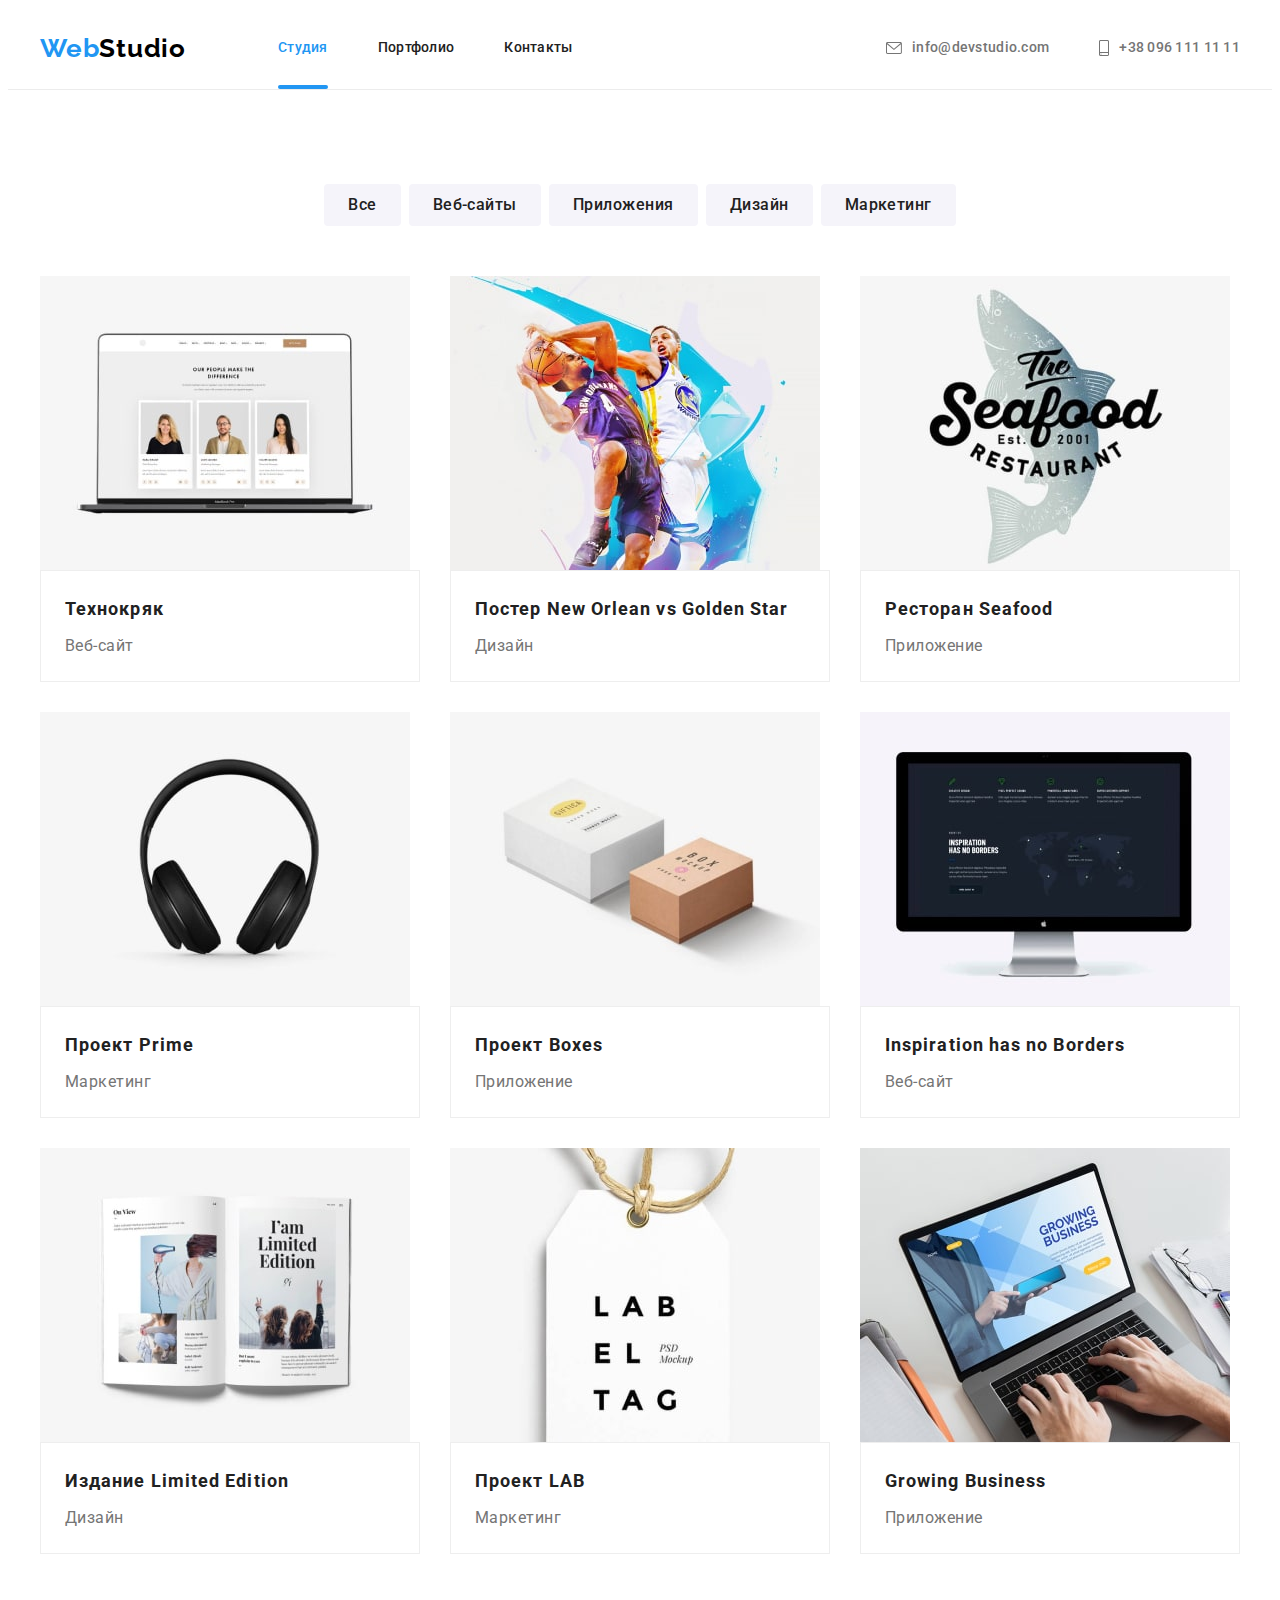
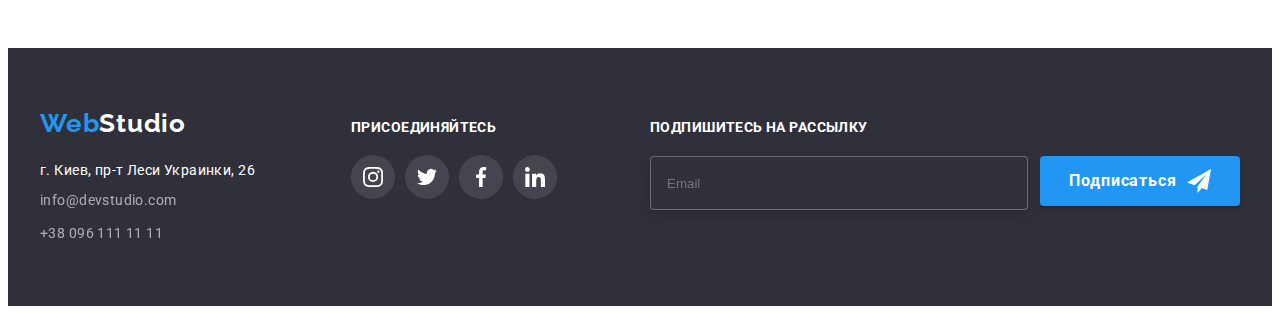
==== commit 7d422e5e: "corrected bem" ====
--- a/portfolio.html
+++ b/portfolio.html
@@ -22,19 +22,17 @@
   </head>
   <body>
     <header class="header">
-      <div class="container">
-        <a class="logo header__logo" href="./index.html"
+      <div class="container header__container">
+        <a class="logo logo__header" href="./index.html"
           >Web<span class="logo__dark">Studio</span>
         </a>
         <nav class="navigation">
           <ul class="navigation__list">
             <li class="navigation__item">
-              <a href="./index.html" class="navigation__link">Студия</a>
+              <a href="./index.html" class="navigation__link navigation__link--active">Студия</a>
             </li>
             <li class="navigation__item">
-              <a href="./portfolio.html" class="navigation__link navigation__link--active"
-                >Портфолио</a
-              >
+              <a href="./portfolio.html" class="navigation__link">Портфолио</a>
             </li>
             <li class="navigation__item">
               <a href="" class="navigation__link">Контакты</a>
@@ -232,9 +230,9 @@
       </section>
     </main>
     <footer class="footer">
-      <div class="container">
+      <div class="container footer__container">
         <div class="footer__contacts">
-          <a href=" /" class="footer__logo logo">Web<span class="logo__light">Studio</span></a>
+          <a href=" /" class="logo footer__logo">Web<span class="logo__light">Studio</span></a>
           <address class="footer-address">
             <ul class="footer-address__list">
               <li class="footer-address__item">
@@ -261,30 +259,30 @@
         <div class="join footer__join">
           <h3 class="join__title">присоединяйтесь</h3>
           <ul class="join__list">
-            <li class="join__item">
-              <button type="button" class="join__button social">
-                <svg class="join__icon">
+            <li class="social__item">
+              <button type="button" class="social__button social__button--join">
+                <svg class="social__icon">
                   <use href="./images/sprite.svg#icon-instagram"></use>
                 </svg>
               </button>
             </li>
-            <li class="join__item">
-              <button type="button" class="join__button social social">
-                <svg class="join__icon">
+            <li class="social__item">
+              <button type="button" class="social__button social__button--join">
+                <svg class="social__icon">
                   <use href="./images/sprite.svg#icon-twitter"></use>
                 </svg>
               </button>
             </li>
-            <li class="join__item">
-              <button type="button" class="join__button social social">
-                <svg class="join__icon">
+            <li class="social__item">
+              <button type="button" class="social__button social__button--join">
+                <svg class="social__icon">
                   <use href="./images/sprite.svg#icon-facebook"></use>
                 </svg>
               </button>
             </li>
-            <li class="join__item">
-              <button type="button" class="join__button social social">
-                <svg class="join__icon">
+            <li class="social__item">
+              <button type="button" class="social__button social__button--join">
+                <svg class="social__icon">
                   <use href="./images/sprite.svg#icon-linkedin"></use>
                 </svg>
               </button>
--- a/css/main.min.css
+++ b/css/main.min.css
@@ -1,2 +1,2 @@
-.visually-hidden{position:absolute;white-space:nowrap;width:1px;height:1px;overflow:hidden;border:0;padding:0;clip:rect(0 0 0 0);clip-path:inset(50%);margin:-1px}body{font-family:Roboto, sans-serif;color:#212121}h1,h2,h3,h4,h5,h6,p{margin:0}ul,ol{margin:0;padding-left:0}button{cursor:pointer}img{display:block;max-width:100%}a{text-decoration:none}ul{list-style:none}.container{width:1200px;padding-left:15px;padding-right:15px;margin:0 auto}.section{padding-top:94px;padding-bottom:94px}.section__title{font-weight:700;font-size:36px;line-height:1.17;text-align:center;letter-spacing:0.03em;margin-bottom:50px}.social{display:flex;align-items:center;justify-content:center;width:44px;height:44px;border-radius:50%;border-color:transparent;padding:0}.button{font-family:inherit;font-weight:700;font-size:16px;border-radius:4px;border-color:transparent;line-height:1.88;letter-spacing:0.06em}.logo{font-family:Raleway, sans-serif;font-weight:700;font-size:26px;line-height:1.19;letter-spacing:0.03em;color:#2196f3}.logo__light{color:#fff}.logo__dark{color:#000}.backdrop{position:fixed;top:0;left:0;width:100%;height:100%;background-color:rgba(0,0,0,0.2);opacity:1;transition:opacity 300ms cubic-bezier(0.4, 0, 0.2, 1)}.is-hidden{opacity:0;pointer-events:none}.modal{position:absolute;top:50%;left:50%;transform:translate(-50%, -50%) scale(1);transition:transform 300ms cubic-bezier(0.4, 0, 0.2, 1);min-width:528px;min-height:581px;background:#fff;box-shadow:0px 1px 3px rgba(0,0,0,0.12),0px 1px 1px rgba(0,0,0,0.14),0px 2px 1px rgba(0,0,0,0.2);border-radius:4px;padding:40px}.backdrop.is-hidden .modal{transform:translate(-50%, -50%) scale(1.3)}.modal__сlose-btn{position:absolute;top:8px;right:10px;width:30px;height:30px;border-radius:50%;border:1px solid rgba(0,0,0,0.1);background-color:transparent;display:flex;justify-content:center;align-items:center;transition:fill 250ms cubic-bezier(0.4, 0, 0.2, 1)}.modal__сlose-btn:hover,.modal__сlose-btn:focus{fill:#2196f3}.modal__close-icon{width:18px;height:18px}.modal__title{font-weight:700;font-size:20px;line-height:1.15;text-align:center;letter-spacing:0.03em;color:#212121;margin-bottom:12px}.modal-form__field{margin-bottom:10px}.modal-form__input-wrap{position:relative}.modal-form__input{width:100%;height:40px;border:1px solid rgba(33,33,33,0.2);border-radius:4px;padding-left:42px;outline:none;transition:border-color 250ms cubic-bezier(0.4, 0, 0.2, 1)}.modal-form__input:focus{border-color:#2196f3}.modal-form__label{font-size:12px;line-height:1.16;letter-spacing:0.01em;color:#757575;display:block;margin-bottom:4px}.modal-form__icon{position:absolute;top:50%;transform:translateY(-50%);left:12px;transition:fill 250ms cubic-bezier(0.4, 0, 0.2, 1)}.modal-form__input:focus+.modal-form__icon{fill:#2196f3}.modal-form__textarea{margin-bottom:20px;display:block}.modal-form__comments{height:120px;width:100%;border:1px solid rgba(33,33,33,0.2);border-radius:4px;resize:none;padding:12px 16px;outline:none;transition:border-color 250ms cubic-bezier(0.4, 0, 0.2, 1)}.modal-form__comments::placeholder{font-size:12px;line-height:1.16;letter-spacing:0.01em;color:rgba(117,117,117,0.5)}.modal-form__comments::placeholder:focus{border-color:#2196f3}.modal-form__checkbox-wrap{margin-bottom:30px}.modal-form__checkbox-label{font-size:14px;line-height:1.71;letter-spacing:0.03em;color:#757575;display:flex;align-items:center;justify-content:center}.modal-form__checkbox-label span{width:16px;height:15px;border:2px solid #212121;border-radius:2px;margin-right:8px;display:flex;align-items:center;justify-content:center;transition:background-color 250ms cubic-bezier(0.4, 0, 0.2, 1)}.modal-form__checkbox-input:checked+.modal-form__checkbox-label .modal-form__checkbox-custom{background-color:#2196f3;border:none}.modal-form__checkbox-input:checked+.modal-form__checkbox-label .modal-form__checkbox-icon{fill:#fff}.modal-form__checkbox-icon{fill:transparent}.modal-form__send-btn{width:200px;height:50px;background:#2196f3;box-shadow:0px 4px 4px rgba(0,0,0,0.15);border-radius:4px;border-color:transparent;color:#fff;transition:background-color 250ms cubic-bezier(0.4, 0, 0.2, 1);display:block;margin-left:auto;margin-right:auto}.modal-form__send-btn:hover,.modal-form__send-btn:focus{background-color:#188ce8}.header{border-bottom:1px solid #ececec}.header__logo{margin-right:92px;padding-top:25px;padding-bottom:25px}.header .container{display:flex;align-items:center}.navigation__list{display:flex}.navigation__item:not(:last-child){margin-right:50px}.navigation__link{font-weight:500;font-size:14px;line-height:1.14;letter-spacing:0.02em;color:#212121;padding-top:32px;padding-bottom:32px;display:block;transition:color 250ms cubic-bezier(0.4, 0, 0.2, 1)}.navigation__link:hover,.navigation__link:focus{color:#2196f3;fill:currentColor}.navigation__link.navigation__link--active{color:#2196f3;position:relative}.navigation__link.navigation__link--active.navigation__link--active::after{content:'';position:absolute;width:100%;height:4px;background:#2196f3;bottom:-1px;left:0;border-radius:2px}.contacts__link{display:flex;align-items:center;font-weight:500;font-size:14px;line-height:1.14;letter-spacing:0.02em;color:#757575;transition:color 250ms cubic-bezier(0.4, 0, 0.2, 1)}.contacts__link:hover,.contacts__link:focus{color:#2196f3;fill:currentColor}.contacts{display:flex;margin-left:auto;padding-top:32px;padding-bottom:32px}.contacts__item:not(:last-child){margin-right:50px}.contacts__icon{margin-right:10px;fill:currentColor}.hero{text-align:center;padding-top:200px;padding-bottom:200px;background-color:#2f303a;max-width:1600px;background-image:linear-gradient(rgba(47,48,58,0.4), rgba(47,48,58,0.4)),url(../images/hero-bg.jpg);background-repeat:no-repeat;background-position:center;background-size:cover}.hero__section{margin-left:auto;margin-right:auto}.hero__title{font-weight:900;font-size:44px;line-height:1.36;text-align:center;letter-spacing:0.06em;text-transform:uppercase;color:#fff;margin-bottom:30px}.hero__btn{align-items:center;text-align:center;color:#fff;background-color:#2196f3;padding:10px 32px;transition:background-color 250ms cubic-bezier(0.4, 0, 0.2, 1)}.hero__btn:hover,.hero__btn:focus{background-color:#188ce8}.features{display:flex}.features__item{width:270px}.features__item:not(:last-child){margin-right:30px}.features__title{font-weight:700;font-size:14px;line-height:1.14;letter-spacing:0.03em;text-transform:uppercase;color:#212121;margin-bottom:10px}.features__text{font-size:14px;line-height:1.71;letter-spacing:0.03em;color:#757575}.features__icons-wrap{background-color:#f5f4fa;border-radius:4px;margin-bottom:30px;display:flex;width:270px;height:120px;align-items:center;justify-content:center}.features__icon{width:70px;height:70px}.about{padding-top:0}.about-list{display:flex}.about-list__item{width:370px;position:relative}.about-list__item:not(:last-child){margin-right:30px}.about-list__text{position:absolute;bottom:0;display:flex;justify-content:center;align-items:center;width:370px;height:70px;background:rgba(47,48,58,0.8);font-weight:700;font-size:14px;line-height:1.14;text-align:center;letter-spacing:0.03em;text-transform:uppercase;color:#ffffff}.team{background-color:#f5f4fa}.team-list{display:flex}.team-list__item{width:270px}.team-list__item:not(:last-child){margin-right:30px}.team-description{padding-top:30px;padding-bottom:30px;background-color:#fff;box-shadow:0px 1px 3px rgba(0,0,0,0.12),0px 1px 1px rgba(0,0,0,0.14),0px 2px 1px rgba(0,0,0,0.2);border-radius:0px 0px 4px 4px}.team-description__top-text{font-weight:500;font-size:16px;line-height:1.19;text-align:center;letter-spacing:0.03em;color:#212121;margin-bottom:10px}.team-description__text{font-size:16px;line-height:1.19;text-align:center;letter-spacing:0.03em;color:#757575;margin-bottom:16px}.team-social__list{display:flex;justify-content:center}.team-social__item:not(:last-child){margin-right:10px}.team-social__button{background-color:#fff;fill:#afb1b8;transition:background-color 250ms cubic-bezier(0.4, 0, 0.2, 1),fill 250ms cubic-bezier(0.4, 0, 0.2, 1)}.team-social__button:hover,.team-social__button:focus{background-color:#2196f3;fill:#fff}.team-social__icon{width:20px;height:20px}.clients-list{display:flex;justify-content:center}.clients-list__item{width:170px;height:92px}.clients-list__item:not(:last-child){margin-right:30px}.clients-list__link{width:100%;height:100%;border:1px solid #afb1b8;border-radius:4px;display:flex;justify-content:center;align-items:center;fill:#afb1b8;transition:border-color 250ms cubic-bezier(0.4, 0, 0.2, 1),fill 250ms cubic-bezier(0.4, 0, 0.2, 1)}.clients-list__link:hover,.clients-list__link:focus{border-color:#2196f3;fill:#2196f3}.clients-list__icon{width:106px;height:60px}.footer{background-color:#2f303a;padding-top:60px;padding-bottom:60px}.footer .container{display:flex;align-items:baseline}.footer__contacts{margin-right:70px;flex-grow:1}.footer__logo{display:flex;margin-bottom:20px;padding:0;margin-right:0}.footer-address__item{margin-bottom:6px}.footer-address__link{font-style:normal;font-size:14px;line-height:1.71;letter-spacing:0.03em;color:#fff;transition:color 250ms cubic-bezier(0.4, 0, 0.2, 1)}.footer-address__link:hover,.footer-address__link:focus{color:#2196f3}.footer-address__contact-item:not(:last-child){margin-bottom:9px}.footer-address__contact-link{font-style:normal;font-size:14px;line-height:1.71;letter-spacing:0.03em;color:#fff;opacity:60%;transition:color 250ms cubic-bezier(0.4, 0, 0.2, 1)}.footer-address__contact-link:hover,.footer-address__contact-link:focus{color:#2196f3}.footer__join{display:block;margin-right:93px}.join__title{font-weight:700;font-size:14px;line-height:1, 14;letter-spacing:0.03em;text-transform:uppercase;color:#fff;margin-bottom:20px}.join__list{display:flex}.join__item:not(:last-child){margin-right:10px}.join__button{background-color:rgba(255,255,255,0.1);fill:#fff;transition:background-color 250ms cubic-bezier(0.4, 0, 0.2, 1)}.join__button:hover,.join__button:focus{background-color:#2196f3}.join__icon{width:20px;height:20px}.subscribe__text{font-weight:700;font-size:14px;line-height:1.14;letter-spacing:0.03em;text-transform:uppercase;color:#fff;margin-bottom:20px}.subscribe-form__field{display:flex}.subscribe-form__input{width:358px;height:50px;background-color:#2f303a;border:1px solid rgba(255,255,255,0.3);border-radius:4px;filter:drop-shadow(0px 4px 4px rgba(0,0,0,0.15));padding-left:16px;color:#fff;margin-right:12px;transition:border-color 250ms cubic-bezier(0.4, 0, 0.2, 1)}.subscribe-form__input:focus{border-color:#2196f3;outline:none}.subscribe-form__btn{width:200px;height:50px;color:#fff;background-color:#2196f3;box-shadow:0px 4px 4px rgba(0,0,0,0.15);transition:background-color 250ms cubic-bezier(0.4, 0, 0.2, 1);display:flex;align-items:center;justify-content:center}.subscribe-form__btn:hover,.subscribe-form__btn:focus{background-color:#188ce8}.subscribe-form__icon{height:24px;width:24px;margin-left:10px}.portfolio-buttons__list{display:flex;justify-content:center;margin-bottom:50px}.portfolio-buttons__item:not(:last-child){margin-right:8px}.portfolio-buttons__btn{font-weight:500;line-height:1.62;text-align:center;letter-spacing:0.03em;color:#212121;background-color:#f5f4fa;padding:6px 22px;transition:background-color 250ms cubic-bezier(0.4, 0, 0.2, 1),color 250ms cubic-bezier(0.4, 0, 0.2, 1),box-shadow 250ms cubic-bezier(0.4, 0, 0.2, 1)}.portfolio-buttons__btn:hover,.portfolio-buttons__btn:focus{color:#fff;background-color:#2196f3;box-shadow:0px 3px 1px rgba(0,0,0,0.1),0px 1px 2px rgba(0,0,0,0.08),0px 2px 2px rgba(0,0,0,0.12)}.portfolio-cards{display:flex;flex-wrap:wrap}.portfolio-cards__item{width:calc((100% - 60px) / 3);margin-right:30px;margin-bottom:30px;cursor:pointer}.portfolio-cards__item:nth-child(3n){margin-right:0}.portfolio-cards__item:nth-last-child(-n+3){margin-bottom:0}.portfolio-cards__link{display:block;transition:box-shadow 250ms cubic-bezier(0.4, 0, 0.2, 1)}.portfolio-cards__link:hover,.portfolio-cards__link:focus{box-shadow:0px 1px 1px rgba(0,0,0,0.12),0px 4px 4px rgba(0,0,0,0.06),1px 4px 6px rgba(0,0,0,0.16)}.portfolio-cards__img-wrap{position:relative;overflow:hidden}.portfolio-cards__description{position:absolute;transform:translateY(0);transition:transform 250ms cubic-bezier(0.4, 0, 0.2, 1);width:100%;height:100%;font-size:18px;line-height:1.55;letter-spacing:0.03em;color:#fff;background:rgba(33,150,243,0.9);padding:63px 24px}.portfolio-cards__link:hover .portfolio-cards__description,.portfolio-cards__link:focus .portfolio-cards__description{transform:translateY(-100%)}.portfolio-cards__text{border:1px solid #eeeeee;padding:20px 24px}.portfolio-cards__top-text{font-weight:700;font-size:18px;line-height:2;letter-spacing:0.06em;color:#212121;margin-bottom:4px}.portfolio-cards__bottom-text{font-size:16px;line-height:1.88;letter-spacing:0.03em;color:#757575}
+.visually-hidden{position:absolute;white-space:nowrap;width:1px;height:1px;overflow:hidden;border:0;padding:0;clip:rect(0 0 0 0);clip-path:inset(50%);margin:-1px}body{font-family:Roboto, sans-serif;color:#212121}h1,h2,h3,h4,h5,h6,p{margin:0}ul,ol{margin:0;padding-left:0}button{cursor:pointer}img{display:block;max-width:100%}a{text-decoration:none}ul{list-style:none}.container{padding-left:15px;padding-right:15px;margin:0 auto}@media screen and (min-width: 480px){.container{width:480px}}@media screen and (min-width: 768px){.container{width:768px}}@media screen and (min-width: 1200px){.container{width:1200px}}.section{padding-top:94px;padding-bottom:94px}.section__title{font-weight:700;font-size:36px;line-height:1.17;text-align:center;letter-spacing:0.03em;margin-bottom:50px}.section--no-padding-top{padding-top:0}.section--team-bg{background-color:#f5f4fa}.social__item:not(:last-child){margin-right:10px}.social__button{display:flex;align-items:center;justify-content:center;width:44px;height:44px;border-radius:50%;border-color:transparent;padding:0}.social__icon{width:20px;height:20px}.social__button--team{background-color:#fff;fill:#afb1b8;transition:background-color 250ms cubic-bezier(0.4, 0, 0.2, 1),fill 250ms cubic-bezier(0.4, 0, 0.2, 1)}.social__button--team:hover,.social__button--team:focus{background-color:#2196f3;fill:#fff}.social__button--join{background-color:rgba(255,255,255,0.1);fill:#fff;transition:background-color 250ms cubic-bezier(0.4, 0, 0.2, 1)}.social__button--join:hover,.social__button--join:focus{background-color:#2196f3}.button{font-family:inherit;font-weight:700;font-size:16px;border-radius:4px;border-color:transparent;line-height:1.88;letter-spacing:0.06em}.logo{font-family:Raleway, sans-serif;font-weight:700;font-size:26px;line-height:1.19;letter-spacing:0.03em;color:#2196f3}.logo__light{color:#fff}.logo__dark{color:#000}.backdrop{position:fixed;top:0;left:0;width:100%;height:100%;background-color:rgba(0,0,0,0.2);opacity:1;transition:opacity 300ms cubic-bezier(0.4, 0, 0.2, 1)}.is-hidden{opacity:0;pointer-events:none}.modal{position:absolute;top:50%;left:50%;transform:translate(-50%, -50%) scale(1);transition:transform 300ms cubic-bezier(0.4, 0, 0.2, 1);min-width:528px;min-height:581px;background:#fff;box-shadow:0px 1px 3px rgba(0,0,0,0.12),0px 1px 1px rgba(0,0,0,0.14),0px 2px 1px rgba(0,0,0,0.2);border-radius:4px;padding:40px}.backdrop.is-hidden .modal{transform:translate(-50%, -50%) scale(1.3)}.modal__сlose-btn{position:absolute;top:8px;right:10px;width:30px;height:30px;border-radius:50%;border:1px solid rgba(0,0,0,0.1);background-color:transparent;display:flex;justify-content:center;align-items:center;transition:fill 250ms cubic-bezier(0.4, 0, 0.2, 1)}.modal__сlose-btn:hover,.modal__сlose-btn:focus{fill:#2196f3}.modal__close-icon{width:18px;height:18px}.modal__title{font-weight:700;font-size:20px;line-height:1.15;text-align:center;letter-spacing:0.03em;color:#212121;margin-bottom:12px}.modal-form__field{margin-bottom:10px}.modal-form__input-wrap{position:relative}.modal-form__input{width:100%;height:40px;border:1px solid rgba(33,33,33,0.2);border-radius:4px;padding-left:42px;outline:none;transition:border-color 250ms cubic-bezier(0.4, 0, 0.2, 1)}.modal-form__input:focus{border-color:#2196f3}.modal-form__label{font-size:12px;line-height:1.16;letter-spacing:0.01em;color:#757575;display:block;margin-bottom:4px}.modal-form__icon{position:absolute;top:50%;transform:translateY(-50%);left:12px;transition:fill 250ms cubic-bezier(0.4, 0, 0.2, 1)}.modal-form__input:focus+.modal-form__icon{fill:#2196f3}.modal-form__textarea{margin-bottom:20px;display:block}.modal-form__comments{height:120px;width:100%;border:1px solid rgba(33,33,33,0.2);border-radius:4px;resize:none;padding:12px 16px;outline:none;transition:border-color 250ms cubic-bezier(0.4, 0, 0.2, 1)}.modal-form__comments::placeholder{font-size:12px;line-height:1.16;letter-spacing:0.01em;color:rgba(117,117,117,0.5)}.modal-form__comments::placeholder:focus{border-color:#2196f3}.modal-form__checkbox-wrap{margin-bottom:30px}.modal-form__checkbox-label{font-size:14px;line-height:1.71;letter-spacing:0.03em;color:#757575;display:flex;align-items:center;justify-content:center}.modal-form__checkbox-label span{width:16px;height:15px;border:2px solid #212121;border-radius:2px;margin-right:8px;display:flex;align-items:center;justify-content:center;transition:background-color 250ms cubic-bezier(0.4, 0, 0.2, 1)}.modal-form__checkbox-input:checked+.modal-form__checkbox-label .modal-form__checkbox-custom{background-color:#2196f3;border:none}.modal-form__checkbox-input:checked+.modal-form__checkbox-label .modal-form__checkbox-icon{fill:#fff}.modal-form__checkbox-icon{fill:transparent}.modal-form__send-btn{width:200px;height:50px;background:#2196f3;box-shadow:0px 4px 4px rgba(0,0,0,0.15);border-radius:4px;border-color:transparent;color:#fff;transition:background-color 250ms cubic-bezier(0.4, 0, 0.2, 1);display:block;margin-left:auto;margin-right:auto}.modal-form__send-btn:hover,.modal-form__send-btn:focus{background-color:#188ce8}.header{border-bottom:1px solid #ececec}.logo__header{margin-right:92px;padding-top:25px;padding-bottom:25px}.header__container{display:flex;align-items:center}.navigation__list{display:flex}.navigation__item:not(:last-child){margin-right:50px}.navigation__link{font-weight:500;font-size:14px;line-height:1.14;letter-spacing:0.02em;color:#212121;padding-top:32px;padding-bottom:32px;display:block;transition:color 250ms cubic-bezier(0.4, 0, 0.2, 1)}.navigation__link:hover,.navigation__link:focus{color:#2196f3;fill:currentColor}.navigation__link.navigation__link--active{color:#2196f3;position:relative}.navigation__link.navigation__link--active.navigation__link--active::after{content:'';position:absolute;width:100%;height:4px;background:#2196f3;bottom:-1px;left:0;border-radius:2px}.contacts__link{display:flex;align-items:center;font-weight:500;font-size:14px;line-height:1.14;letter-spacing:0.02em;color:#757575;transition:color 250ms cubic-bezier(0.4, 0, 0.2, 1)}.contacts__link:hover,.contacts__link:focus{color:#2196f3;fill:currentColor}.contacts{display:flex;margin-left:auto;padding-top:32px;padding-bottom:32px}.contacts__item:not(:last-child){margin-right:50px}.contacts__icon{margin-right:10px;fill:currentColor}.hero{text-align:center;padding-top:200px;padding-bottom:200px;background-color:#2f303a;max-width:1600px;background-image:linear-gradient(rgba(47,48,58,0.4), rgba(47,48,58,0.4)),url(../images/hero-bg.jpg);background-repeat:no-repeat;background-position:center;background-size:cover;margin-left:auto;margin-right:auto}.hero__title{font-weight:900;font-size:44px;line-height:1.36;text-align:center;letter-spacing:0.06em;text-transform:uppercase;color:#fff;margin-bottom:30px}.hero__btn{align-items:center;text-align:center;color:#fff;background-color:#2196f3;padding:10px 32px;transition:background-color 250ms cubic-bezier(0.4, 0, 0.2, 1)}.hero__btn:hover,.hero__btn:focus{background-color:#188ce8}.features{display:flex}.features__item{width:270px}.features__item:not(:last-child){margin-right:30px}.features__title{font-weight:700;font-size:14px;line-height:1.14;letter-spacing:0.03em;text-transform:uppercase;color:#212121;margin-bottom:10px}.features__text{font-size:14px;line-height:1.71;letter-spacing:0.03em;color:#757575}.features__icons-wrap{background-color:#f5f4fa;border-radius:4px;margin-bottom:30px;display:flex;width:270px;height:120px;align-items:center;justify-content:center}.features__icon{width:70px;height:70px}.about-list{display:flex}.about-list__item{width:370px;position:relative}.about-list__item:not(:last-child){margin-right:30px}.about-list__text{position:absolute;bottom:0;display:flex;justify-content:center;align-items:center;width:370px;height:70px;background:rgba(47,48,58,0.8);font-weight:700;font-size:14px;line-height:1.14;text-align:center;letter-spacing:0.03em;text-transform:uppercase;color:#ffffff}.team-list{display:flex}.team-list__item{width:270px}.team-list__item:not(:last-child){margin-right:30px}.team-list__box{padding-top:30px;padding-bottom:30px;background-color:#fff;box-shadow:0px 1px 3px rgba(0,0,0,0.12),0px 1px 1px rgba(0,0,0,0.14),0px 2px 1px rgba(0,0,0,0.2);border-radius:0px 0px 4px 4px}.team-list__title{font-weight:500;font-size:16px;line-height:1.19;text-align:center;letter-spacing:0.03em;color:#212121;margin-bottom:10px}.team-list__text{font-size:16px;line-height:1.19;text-align:center;letter-spacing:0.03em;color:#757575;margin-bottom:16px}.social__team{display:flex;justify-content:center}.clients{display:flex;justify-content:center}.clients__item{width:170px;height:92px}.clients__item:not(:last-child){margin-right:30px}.clients__link{width:100%;height:100%;border:1px solid #afb1b8;border-radius:4px;display:flex;justify-content:center;align-items:center;fill:#afb1b8;transition:border-color 250ms cubic-bezier(0.4, 0, 0.2, 1),fill 250ms cubic-bezier(0.4, 0, 0.2, 1)}.clients__link:hover,.clients__link:focus{border-color:#2196f3;fill:#2196f3}.clients__icon{width:106px;height:60px}.footer{background-color:#2f303a;padding-top:60px;padding-bottom:60px}.footer__container{display:flex;align-items:baseline}.footer__contacts{margin-right:70px;flex-grow:1}.footer__logo{display:flex;margin-bottom:20px;padding:0;margin-right:0}.footer-address__item{margin-bottom:6px}.footer-address__link{font-style:normal;font-size:14px;line-height:1.71;letter-spacing:0.03em;color:#fff;transition:color 250ms cubic-bezier(0.4, 0, 0.2, 1)}.footer-address__link:hover,.footer-address__link:focus{color:#2196f3}.footer-address__contact-item:not(:last-child){margin-bottom:9px}.footer-address__contact-link{font-style:normal;font-size:14px;line-height:1.71;letter-spacing:0.03em;color:#fff;opacity:60%;transition:color 250ms cubic-bezier(0.4, 0, 0.2, 1)}.footer-address__contact-link:hover,.footer-address__contact-link:focus{color:#2196f3}.footer__join{display:block;margin-right:93px}.join__title{font-weight:700;font-size:14px;line-height:1, 14;letter-spacing:0.03em;text-transform:uppercase;color:#fff;margin-bottom:20px}.join__list{display:flex}.join__button{background-color:rgba(255,255,255,0.1);fill:#fff;transition:background-color 250ms cubic-bezier(0.4, 0, 0.2, 1)}.join__button:hover,.join__button:focus{background-color:#2196f3}.subscribe__text{font-weight:700;font-size:14px;line-height:1.14;letter-spacing:0.03em;text-transform:uppercase;color:#fff;margin-bottom:20px}.subscribe-form__field{display:flex}.subscribe-form__input{width:358px;height:50px;background-color:#2f303a;border:1px solid rgba(255,255,255,0.3);border-radius:4px;filter:drop-shadow(0px 4px 4px rgba(0,0,0,0.15));padding-left:16px;color:#fff;margin-right:12px;transition:border-color 250ms cubic-bezier(0.4, 0, 0.2, 1)}.subscribe-form__input:focus{border-color:#2196f3;outline:none}.subscribe-form__btn{width:200px;height:50px;color:#fff;background-color:#2196f3;box-shadow:0px 4px 4px rgba(0,0,0,0.15);transition:background-color 250ms cubic-bezier(0.4, 0, 0.2, 1);display:flex;align-items:center;justify-content:center}.subscribe-form__btn:hover,.subscribe-form__btn:focus{background-color:#188ce8}.subscribe-form__icon{height:24px;width:24px;margin-left:10px}.portfolio-buttons__list{display:flex;justify-content:center;margin-bottom:50px}.portfolio-buttons__item:not(:last-child){margin-right:8px}.portfolio-buttons__btn{font-weight:500;line-height:1.62;text-align:center;letter-spacing:0.03em;color:#212121;background-color:#f5f4fa;padding:6px 22px;transition:background-color 250ms cubic-bezier(0.4, 0, 0.2, 1),color 250ms cubic-bezier(0.4, 0, 0.2, 1),box-shadow 250ms cubic-bezier(0.4, 0, 0.2, 1)}.portfolio-buttons__btn:hover,.portfolio-buttons__btn:focus{color:#fff;background-color:#2196f3;box-shadow:0px 3px 1px rgba(0,0,0,0.1),0px 1px 2px rgba(0,0,0,0.08),0px 2px 2px rgba(0,0,0,0.12)}.portfolio-cards{display:flex;flex-wrap:wrap}.portfolio-cards__item{width:calc((100% - 60px) / 3);margin-right:30px;margin-bottom:30px;cursor:pointer}.portfolio-cards__item:nth-child(3n){margin-right:0}.portfolio-cards__item:nth-last-child(-n+3){margin-bottom:0}.portfolio-cards__link{display:block;transition:box-shadow 250ms cubic-bezier(0.4, 0, 0.2, 1)}.portfolio-cards__link:hover,.portfolio-cards__link:focus{box-shadow:0px 1px 1px rgba(0,0,0,0.12),0px 4px 4px rgba(0,0,0,0.06),1px 4px 6px rgba(0,0,0,0.16)}.portfolio-cards__img-wrap{position:relative;overflow:hidden}.portfolio-cards__description{position:absolute;transform:translateY(0);transition:transform 250ms cubic-bezier(0.4, 0, 0.2, 1);width:100%;height:100%;font-size:18px;line-height:1.55;letter-spacing:0.03em;color:#fff;background:rgba(33,150,243,0.9);padding:63px 24px}.portfolio-cards__link:hover .portfolio-cards__description,.portfolio-cards__link:focus .portfolio-cards__description{transform:translateY(-100%)}.portfolio-cards__text{border:1px solid #eeeeee;padding:20px 24px}.portfolio-cards__top-text{font-weight:700;font-size:18px;line-height:2;letter-spacing:0.06em;color:#212121;margin-bottom:4px}.portfolio-cards__bottom-text{font-size:16px;line-height:1.88;letter-spacing:0.03em;color:#757575}
 /*# sourceMappingURL=main.min.css.map */